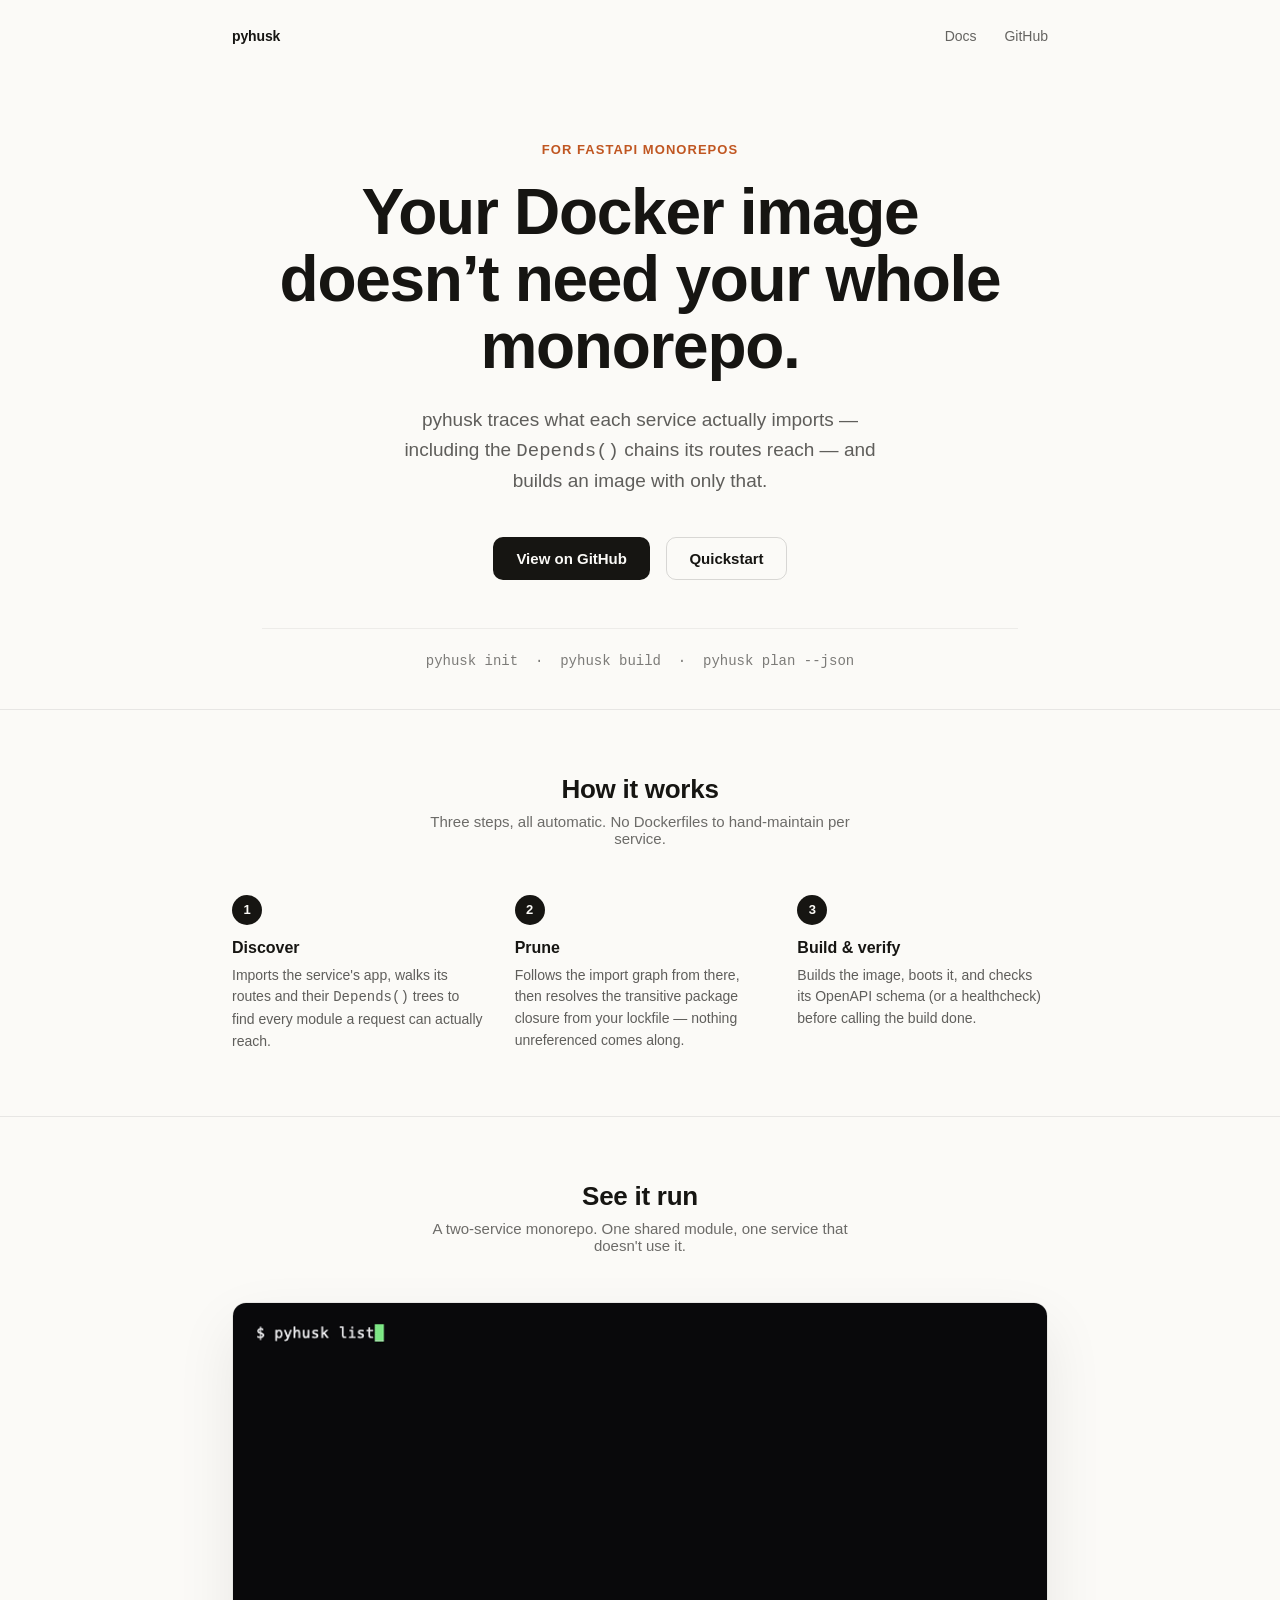
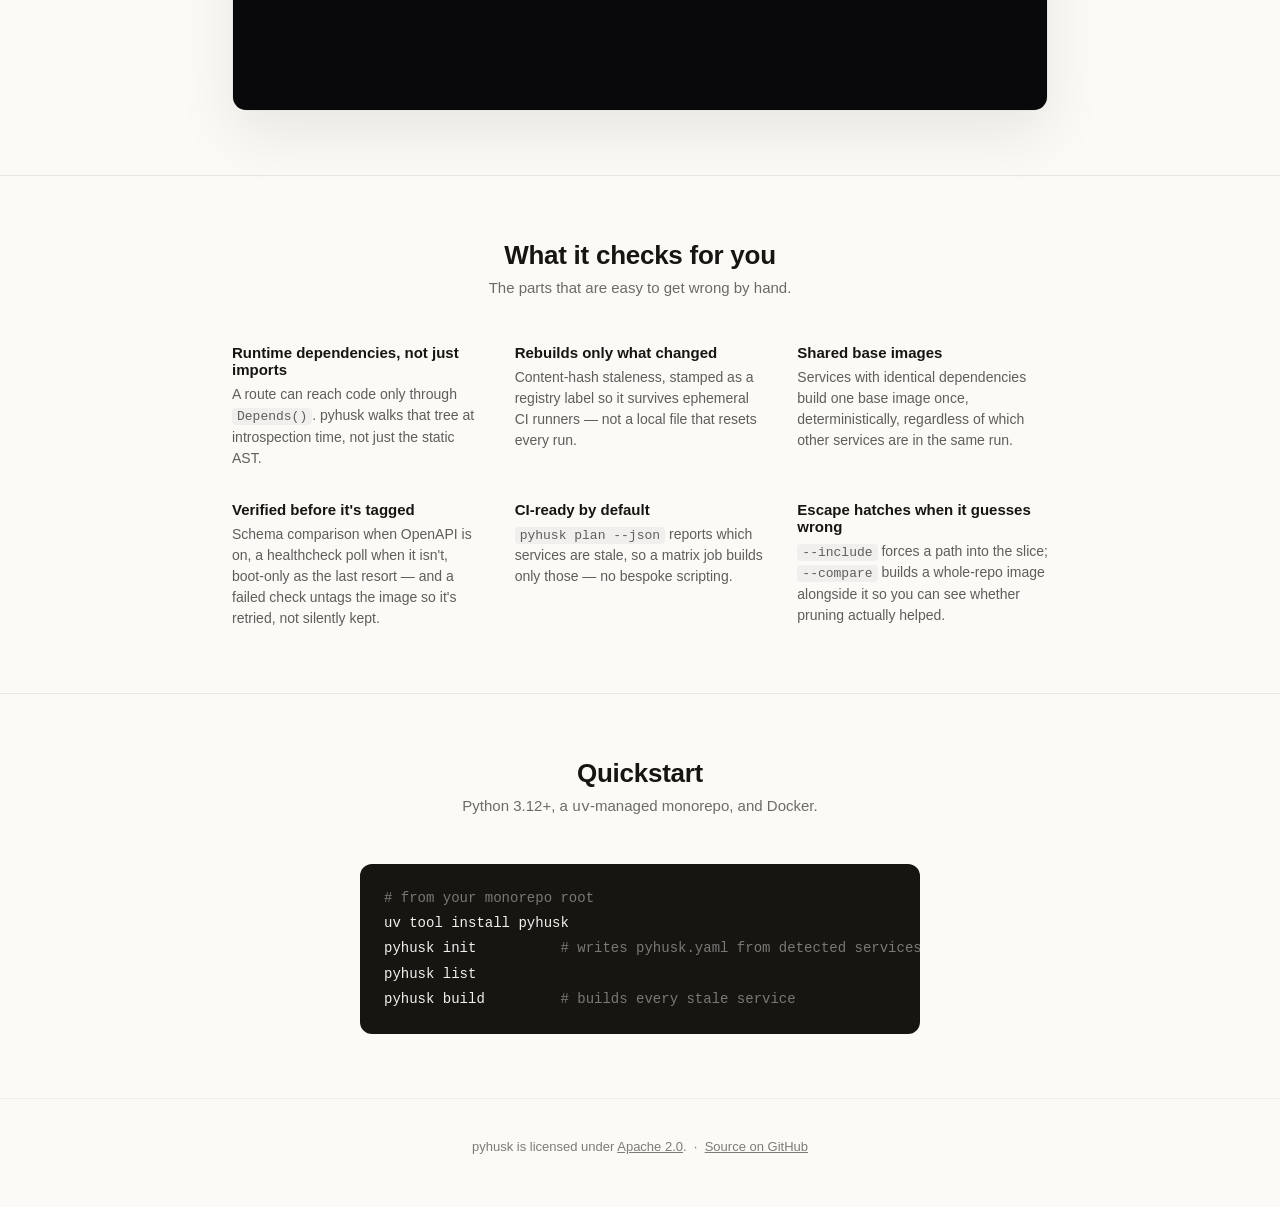
==== site/index.html @ b29226e2 "docs: add landing page, demo recording, and mkdocs docs site Adds a static showcase page (Editorial " ====
<!doctype html>
<html lang="en">
<head>
<meta charset="utf-8" />
<meta name="viewport" content="width=device-width, initial-scale=1" />
<title>pyhusk — minimal Docker images for FastAPI monorepos</title>
<meta name="description" content="pyhusk prunes a FastAPI monorepo down to the files, imports and dependencies one service actually uses, then builds the smallest correct Docker image for it." />
<style>
  :root { color-scheme: light; }
  * { box-sizing: border-box; }
  html, body { margin: 0; padding: 0; }
  body {
    background: #fbfaf7; color: #161512;
    font-family: -apple-system, BlinkMacSystemFont, "Segoe UI", sans-serif;
    -webkit-font-smoothing: antialiased;
  }
  .mono { font-family: ui-monospace, "SF Mono", Menlo, Consolas, monospace; }
  .wrap { max-width: 880px; margin: 0 auto; padding: 0 32px; }

  header.top {
    display: flex; align-items: center; justify-content: space-between;
    max-width: 880px; margin: 0 auto; padding: 28px 32px 0;
    font-size: 14px;
  }
  header.top .word { font-weight: 700; letter-spacing: -0.01em; }
  header.top nav a { color: #161512; text-decoration: none; opacity: 0.65; margin-left: 24px; }
  header.top nav a:hover { opacity: 1; }

  .btn {
    display: inline-flex; align-items: center; gap: 8px;
    padding: 12px 22px; border-radius: 10px; font-size: 15px; font-weight: 600;
    text-decoration: none; border: 1px solid transparent; cursor: pointer;
  }
  .btn-primary { background: #161512; color: #fbfaf7; }
  .btn-ghost { color: #161512; border-color: rgba(0,0,0,0.14); margin-left: 12px; }

  .hero { text-align: center; padding: 96px 32px 40px; max-width: 820px; margin: 0 auto; }
  .eyebrow {
    display: inline-block; font-size: 13px; font-weight: 600; color: #c05621;
    text-transform: uppercase; letter-spacing: 0.08em; margin-bottom: 22px;
  }
  h1 { font-size: clamp(40px, 6vw, 64px); line-height: 1.05; letter-spacing: -0.02em; margin: 0 0 24px; font-weight: 700; }
  .sub { font-size: 19px; line-height: 1.6; opacity: 0.68; margin: 0 auto 40px; max-width: 46ch; }
  .actions { margin-bottom: 48px; }
  .callout {
    border-top: 1px solid rgba(0,0,0,0.1); padding-top: 24px; margin: 0 auto;
    font-size: 14px; opacity: 0.55;
  }

  section { padding: 64px 0; border-top: 1px solid rgba(0,0,0,0.08); }
  section h2 { font-size: 26px; letter-spacing: -0.01em; margin: 0 0 8px; text-align: center; }
  section .lede { text-align: center; opacity: 0.62; font-size: 15px; margin: 0 auto 48px; max-width: 52ch; }

  .steps { display: grid; grid-template-columns: repeat(3, 1fr); gap: 32px; }
  .steps .step .n {
    width: 30px; height: 30px; border-radius: 50%; background: #161512; color: #fbfaf7;
    display: flex; align-items: center; justify-content: center; font-size: 13px; font-weight: 700;
    margin-bottom: 14px;
  }
  .steps h3 { font-size: 16px; margin: 0 0 8px; }
  .steps p { font-size: 14px; line-height: 1.55; opacity: 0.68; margin: 0; }

  .features { display: grid; grid-template-columns: repeat(3, 1fr); gap: 32px; }
  .features h3 { font-size: 15px; margin: 0 0 6px; }
  .features p { font-size: 14px; line-height: 1.5; opacity: 0.68; margin: 0; }
  .features code { background: rgba(0,0,0,0.06); padding: 1px 5px; border-radius: 4px; font-size: 13px; }

  .demo-frame {
    border-radius: 14px; overflow: hidden; border: 1px solid rgba(0,0,0,0.08);
    box-shadow: 0 24px 60px rgba(0,0,0,0.08);
  }
  .demo-frame img { display: block; width: 100%; }
  .demo-fallback {
    background: #111114; color: #e8e8ea; font-family: ui-monospace, monospace; font-size: 13px;
    line-height: 1.7; padding: 24px 26px; white-space: pre-wrap;
  }

  .quickstart pre {
    background: #161512; color: #f2f1ee; padding: 22px 24px; border-radius: 12px;
    font-size: 14px; line-height: 1.8; overflow-x: auto; margin: 0 auto; max-width: 560px;
  }
  .quickstart pre .c { opacity: 0.45; }

  footer {
    padding: 40px 32px 56px; text-align: center; font-size: 13px; opacity: 0.55;
    border-top: 1px solid rgba(0,0,0,0.08);
  }
  footer a { color: inherit; }

  @media (max-width: 720px) {
    .steps, .features { grid-template-columns: 1fr; }
  }
</style>
</head>
<body>

<header class="top">
  <span class="word">pyhusk</span>
  <nav>
    <a href="docs/">Docs</a>
    <a href="https://github.com/a-elhaag/pyhusk">GitHub</a>
  </nav>
</header>

<div class="hero">
  <span class="eyebrow">For FastAPI monorepos</span>
  <h1>Your Docker image doesn&rsquo;t need your whole monorepo.</h1>
  <p class="sub">pyhusk traces what each service actually imports &mdash; including the <code class="mono">Depends()</code> chains its routes reach &mdash; and builds an image with only that.</p>
  <div class="actions">
    <a class="btn btn-primary" href="https://github.com/a-elhaag/pyhusk">View on GitHub</a>
    <a class="btn btn-ghost" href="#quickstart">Quickstart</a>
  </div>
  <p class="callout mono">pyhusk init &nbsp;&middot;&nbsp; pyhusk build &nbsp;&middot;&nbsp; pyhusk plan --json</p>
</div>

<section>
  <div class="wrap">
    <h2>How it works</h2>
    <p class="lede">Three steps, all automatic. No Dockerfiles to hand-maintain per service.</p>
    <div class="steps">
      <div class="step">
        <div class="n">1</div>
        <h3>Discover</h3>
        <p>Imports the service's app, walks its routes and their <code class="mono">Depends()</code> trees to find every module a request can actually reach.</p>
      </div>
      <div class="step">
        <div class="n">2</div>
        <h3>Prune</h3>
        <p>Follows the import graph from there, then resolves the transitive package closure from your lockfile &mdash; nothing unreferenced comes along.</p>
      </div>
      <div class="step">
        <div class="n">3</div>
        <h3>Build &amp; verify</h3>
        <p>Builds the image, boots it, and checks its OpenAPI schema (or a healthcheck) before calling the build done.</p>
      </div>
    </div>
  </div>
</section>

<section>
  <div class="wrap">
    <h2>See it run</h2>
    <p class="lede">A two-service monorepo. One shared module, one service that doesn't use it.</p>
    <div class="demo-frame">
      <img src="demo.gif" alt="Terminal recording of pyhusk list and pyhusk build against a two-service demo repo" onerror="this.replaceWith(Object.assign(document.createElement('div'), {className:'demo-fallback', textContent:'$ pyhusk build\na: building\na: built a:latest  6/10 files  10 packages  52.2 MB compressed\nb: building\nb: built b:latest  4/10 files  13 packages  52.7 MB compressed\n$ pyhusk build\na: unchanged\nb: unchanged'}))" />
    </div>
  </div>
</section>

<section>
  <div class="wrap">
    <h2>What it checks for you</h2>
    <p class="lede">The parts that are easy to get wrong by hand.</p>
    <div class="features">
      <div>
        <h3>Runtime dependencies, not just imports</h3>
        <p>A route can reach code only through <code>Depends()</code>. pyhusk walks that tree at introspection time, not just the static AST.</p>
      </div>
      <div>
        <h3>Rebuilds only what changed</h3>
        <p>Content-hash staleness, stamped as a registry label so it survives ephemeral CI runners &mdash; not a local file that resets every run.</p>
      </div>
      <div>
        <h3>Shared base images</h3>
        <p>Services with identical dependencies build one base image once, deterministically, regardless of which other services are in the same run.</p>
      </div>
      <div>
        <h3>Verified before it's tagged</h3>
        <p>Schema comparison when OpenAPI is on, a healthcheck poll when it isn't, boot-only as the last resort &mdash; and a failed check untags the image so it's retried, not silently kept.</p>
      </div>
      <div>
        <h3>CI-ready by default</h3>
        <p><code>pyhusk plan --json</code> reports which services are stale, so a matrix job builds only those &mdash; no bespoke scripting.</p>
      </div>
      <div>
        <h3>Escape hatches when it guesses wrong</h3>
        <p><code>--include</code> forces a path into the slice; <code>--compare</code> builds a whole-repo image alongside it so you can see whether pruning actually helped.</p>
      </div>
    </div>
  </div>
</section>

<section class="quickstart" id="quickstart">
  <div class="wrap">
    <h2>Quickstart</h2>
    <p class="lede">Python 3.12+, a <code class="mono">uv</code>-managed monorepo, and Docker.</p>
    <pre><span class="c"># from your monorepo root</span>
uv tool install pyhusk
pyhusk init          <span class="c"># writes pyhusk.yaml from detected services</span>
pyhusk list
pyhusk build         <span class="c"># builds every stale service</span></pre>
  </div>
</section>

<footer>
  pyhusk is licensed under <a href="https://github.com/a-elhaag/pyhusk/blob/master/LICENSE">Apache&nbsp;2.0</a>.
  &nbsp;&middot;&nbsp;
  <a href="https://github.com/a-elhaag/pyhusk">Source on GitHub</a>
</footer>

</body>
</html>
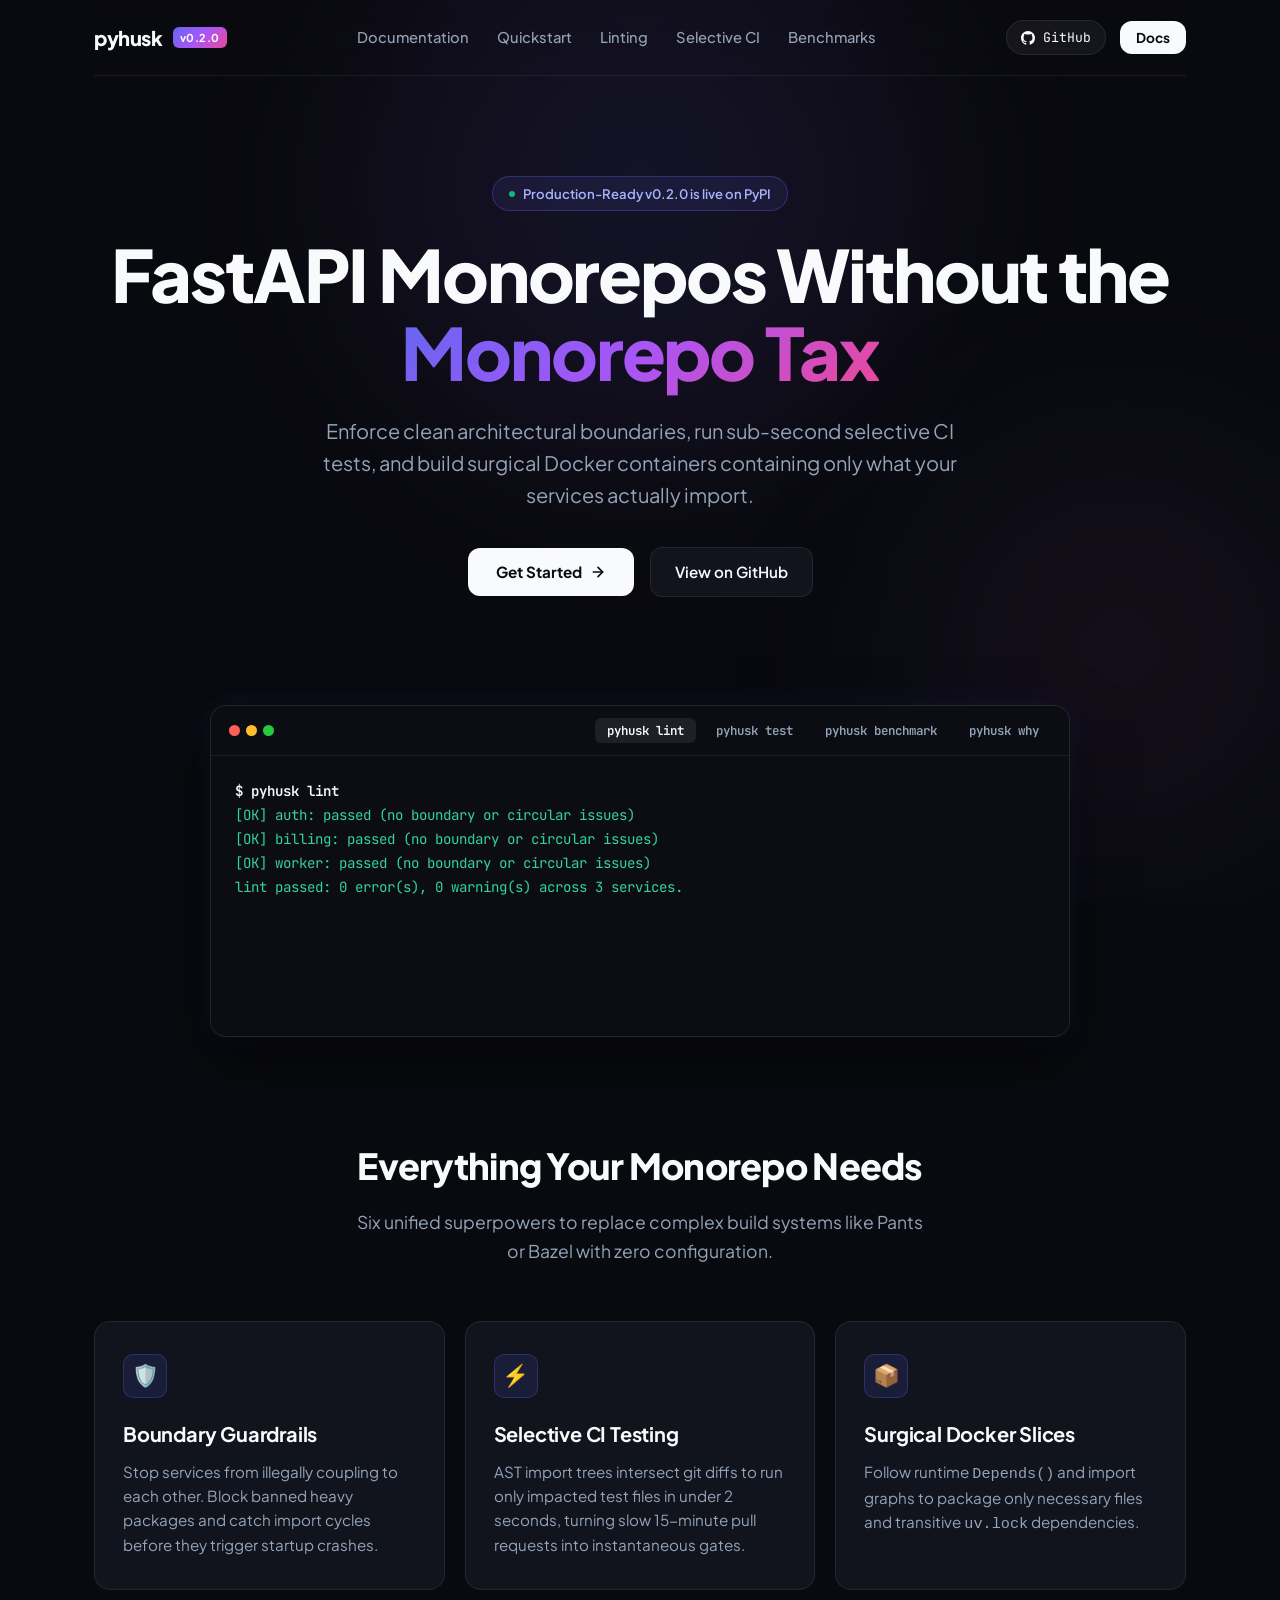
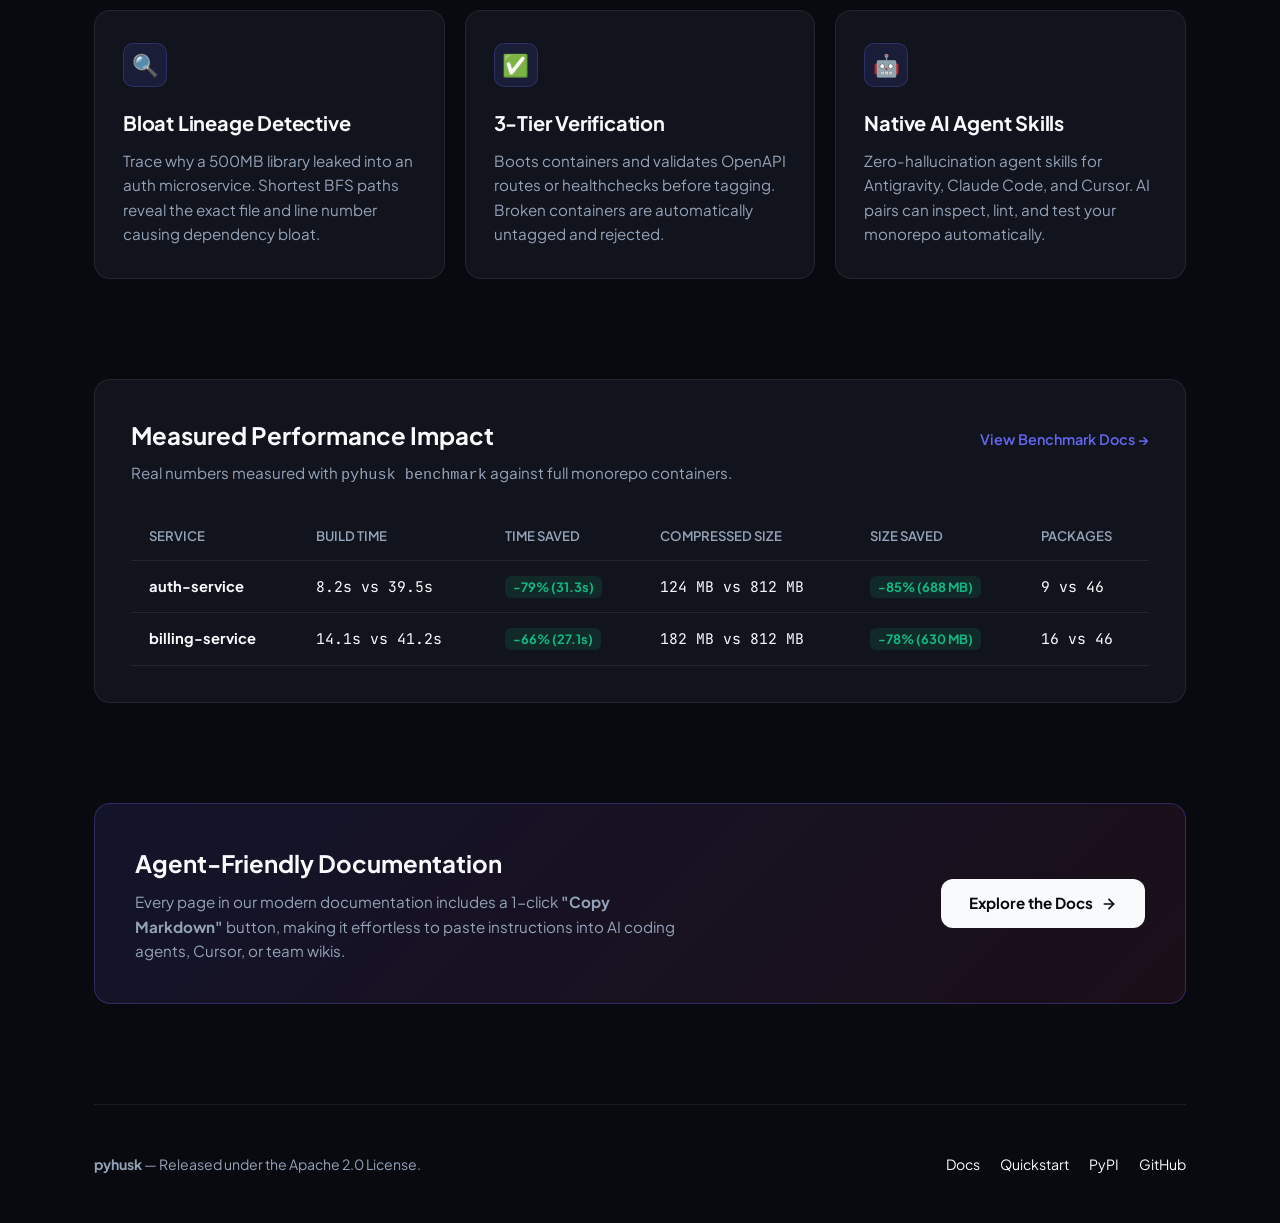
==== commit 2eb9a4f8: "feat: add benchmark command, modern docs with copy markdown, and new landing page" ====
--- a/site/index.html
+++ b/site/index.html
@@ -3,200 +3,554 @@
 <head>
 <meta charset="utf-8" />
 <meta name="viewport" content="width=device-width, initial-scale=1" />
-<title>pyhusk — minimal Docker images for FastAPI monorepos</title>
-<meta name="description" content="pyhusk prunes a FastAPI monorepo down to the files, imports and dependencies one service actually uses, then builds the smallest correct Docker image for it." />
+<title>pyhusk — FastAPI Monorepos Without the Monorepo Tax</title>
+<meta name="description" content="Architecture linting, sub-second selective CI testing, and minimal Docker container slicing for FastAPI monorepos." />
+<link rel="preconnect" href="https://fonts.googleapis.com">
+<link rel="preconnect" href="https://fonts.gstatic.com" crossorigin>
+<link href="https://fonts.googleapis.com/css2?family=Plus+Jakarta+Sans:wght@400;500;600;700;800&family=JetBrains+Mono:wght@400;500;600&display=swap" rel="stylesheet">
+
 <style>
-  :root { color-scheme: light; }
-  * { box-sizing: border-box; }
-  html, body { margin: 0; padding: 0; }
+  :root {
+    --bg: #090a0f;
+    --surface: #11141d;
+    --surface-card: #151924;
+    --border: rgba(255, 255, 255, 0.08);
+    --border-hover: rgba(99, 102, 241, 0.4);
+    --text: #f8fafc;
+    --text-muted: #94a3b8;
+    --accent: #6366f1;
+    --accent-glow: rgba(99, 102, 241, 0.35);
+    --accent-gradient: linear-gradient(135deg, #6366f1, #a855f7, #ec4899);
+    --emerald: #10b981;
+    --emerald-bg: rgba(16, 185, 129, 0.12);
+  }
+
+  * { box-sizing: border-box; margin: 0; padding: 0; }
+  html { scroll-behavior: smooth; }
   body {
-    background: #fbfaf7; color: #161512;
-    font-family: -apple-system, BlinkMacSystemFont, "Segoe UI", sans-serif;
+    background-color: var(--bg);
+    color: var(--text);
+    font-family: 'Plus Jakarta Sans', -apple-system, BlinkMacSystemFont, "Segoe UI", sans-serif;
     -webkit-font-smoothing: antialiased;
-  }
-  .mono { font-family: ui-monospace, "SF Mono", Menlo, Consolas, monospace; }
-  .wrap { max-width: 880px; margin: 0 auto; padding: 0 32px; }
-
-  header.top {
+    overflow-x: hidden;
+    line-height: 1.6;
+  }
+  .mono { font-family: 'JetBrains Mono', ui-monospace, monospace; }
+
+  /* Background Ambient Aurora */
+  .aurora-bg {
+    position: fixed;
+    top: 0; left: 0; width: 100vw; height: 100vh;
+    pointer-events: none;
+    z-index: 0;
+    overflow: hidden;
+  }
+  .aurora-glow-1 {
+    position: absolute;
+    top: -15%; left: 20%;
+    width: 60vw; height: 50vw;
+    background: radial-gradient(circle, rgba(99, 102, 241, 0.12) 0%, rgba(168, 85, 247, 0.06) 50%, transparent 70%);
+    filter: blur(80px);
+    animation: pulse 12s ease-in-out infinite alternate;
+  }
+  .aurora-glow-2 {
+    position: absolute;
+    top: 40%; right: -10%;
+    width: 45vw; height: 45vw;
+    background: radial-gradient(circle, rgba(236, 72, 153, 0.08) 0%, rgba(99, 102, 241, 0.04) 50%, transparent 70%);
+    filter: blur(90px);
+    animation: pulse 16s ease-in-out infinite alternate-reverse;
+  }
+  @keyframes pulse {
+    0% { transform: scale(1) translate(0, 0); opacity: 0.8; }
+    100% { transform: scale(1.15) translate(-30px, 40px); opacity: 1; }
+  }
+
+  .wrap { max-width: 1140px; margin: 0 auto; padding: 0 24px; position: relative; z-index: 1; }
+
+  /* Header */
+  header.nav {
     display: flex; align-items: center; justify-content: space-between;
-    max-width: 880px; margin: 0 auto; padding: 28px 32px 0;
-    font-size: 14px;
-  }
-  header.top .word { font-weight: 700; letter-spacing: -0.01em; }
-  header.top nav a { color: #161512; text-decoration: none; opacity: 0.65; margin-left: 24px; }
-  header.top nav a:hover { opacity: 1; }
-
-  .btn {
+    padding: 20px 0;
+    border-bottom: 1px solid var(--border);
+    backdrop-filter: blur(16px);
+    position: sticky; top: 0; z-index: 50;
+  }
+  .logo {
+    display: flex; align-items: center; gap: 10px;
+    font-weight: 800; font-size: 1.25rem; letter-spacing: -0.02em;
+    color: var(--text); text-decoration: none;
+  }
+  .logo-badge {
+    background: var(--accent-gradient);
+    color: white; font-size: 0.68rem; font-weight: 700;
+    padding: 2px 7px; border-radius: 6px; letter-spacing: 0.05em;
+  }
+  nav.links { display: flex; align-items: center; gap: 28px; }
+  nav.links a {
+    color: var(--text-muted); text-decoration: none; font-size: 0.92rem;
+    font-weight: 500; transition: color 0.2s;
+  }
+  nav.links a:hover { color: var(--text); }
+
+  .header-actions { display: flex; align-items: center; gap: 14px; }
+  .btn-install {
     display: inline-flex; align-items: center; gap: 8px;
-    padding: 12px 22px; border-radius: 10px; font-size: 15px; font-weight: 600;
-    text-decoration: none; border: 1px solid transparent; cursor: pointer;
-  }
-  .btn-primary { background: #161512; color: #fbfaf7; }
-  .btn-ghost { color: #161512; border-color: rgba(0,0,0,0.14); margin-left: 12px; }
-
-  .hero { text-align: center; padding: 96px 32px 40px; max-width: 820px; margin: 0 auto; }
-  .eyebrow {
-    display: inline-block; font-size: 13px; font-weight: 600; color: #c05621;
-    text-transform: uppercase; letter-spacing: 0.08em; margin-bottom: 22px;
-  }
-  h1 { font-size: clamp(40px, 6vw, 64px); line-height: 1.05; letter-spacing: -0.02em; margin: 0 0 24px; font-weight: 700; }
-  .sub { font-size: 19px; line-height: 1.6; opacity: 0.68; margin: 0 auto 40px; max-width: 46ch; }
-  .actions { margin-bottom: 48px; }
-  .callout {
-    border-top: 1px solid rgba(0,0,0,0.1); padding-top: 24px; margin: 0 auto;
-    font-size: 14px; opacity: 0.55;
-  }
-
-  section { padding: 64px 0; border-top: 1px solid rgba(0,0,0,0.08); }
-  section h2 { font-size: 26px; letter-spacing: -0.01em; margin: 0 0 8px; text-align: center; }
-  section .lede { text-align: center; opacity: 0.62; font-size: 15px; margin: 0 auto 48px; max-width: 52ch; }
-
-  .steps { display: grid; grid-template-columns: repeat(3, 1fr); gap: 32px; }
-  .steps .step .n {
-    width: 30px; height: 30px; border-radius: 50%; background: #161512; color: #fbfaf7;
-    display: flex; align-items: center; justify-content: center; font-size: 13px; font-weight: 700;
-    margin-bottom: 14px;
-  }
-  .steps h3 { font-size: 16px; margin: 0 0 8px; }
-  .steps p { font-size: 14px; line-height: 1.55; opacity: 0.68; margin: 0; }
-
-  .features { display: grid; grid-template-columns: repeat(3, 1fr); gap: 32px; }
-  .features h3 { font-size: 15px; margin: 0 0 6px; }
-  .features p { font-size: 14px; line-height: 1.5; opacity: 0.68; margin: 0; }
-  .features code { background: rgba(0,0,0,0.06); padding: 1px 5px; border-radius: 4px; font-size: 13px; }
-
-  .demo-frame {
-    border-radius: 14px; overflow: hidden; border: 1px solid rgba(0,0,0,0.08);
-    box-shadow: 0 24px 60px rgba(0,0,0,0.08);
-  }
-  .demo-frame img { display: block; width: 100%; }
-  .demo-fallback {
-    background: #111114; color: #e8e8ea; font-family: ui-monospace, monospace; font-size: 13px;
-    line-height: 1.7; padding: 24px 26px; white-space: pre-wrap;
-  }
-
-  .quickstart pre {
-    background: #161512; color: #f2f1ee; padding: 22px 24px; border-radius: 12px;
-    font-size: 14px; line-height: 1.8; overflow-x: auto; margin: 0 auto; max-width: 560px;
-  }
-  .quickstart pre .c { opacity: 0.45; }
-
+    background: rgba(255, 255, 255, 0.05);
+    border: 1px solid var(--border);
+    padding: 6px 14px; border-radius: 9999px;
+    font-size: 0.82rem; font-family: 'JetBrains Mono', monospace;
+    color: var(--text); cursor: pointer; text-decoration: none;
+    transition: all 0.2s;
+  }
+  .btn-install:hover {
+    border-color: var(--accent);
+    box-shadow: 0 0 12px var(--accent-glow);
+  }
+
+  /* Hero Section */
+  .hero {
+    text-align: center;
+    padding: 100px 0 60px;
+  }
+  .pill-tag {
+    display: inline-flex; align-items: center; gap: 8px;
+    padding: 6px 16px; border-radius: 9999px;
+    background: rgba(99, 102, 241, 0.1);
+    border: 1px solid rgba(99, 102, 241, 0.3);
+    color: #a5b4fc; font-size: 0.82rem; font-weight: 600;
+    margin-bottom: 24px;
+  }
+  .hero h1 {
+    font-size: clamp(2.75rem, 6vw, 4.5rem);
+    font-weight: 800; line-height: 1.08; letter-spacing: -0.03em;
+    margin-bottom: 24px;
+  }
+  .hero h1 span.gradient {
+    background: var(--accent-gradient);
+    -webkit-background-clip: text;
+    -webkit-text-fill-color: transparent;
+  }
+  .hero p.sub {
+    font-size: 1.25rem; color: var(--text-muted);
+    max-width: 680px; margin: 0 auto 36px;
+    line-height: 1.6;
+  }
+  .hero-cta { display: flex; align-items: center; justify-content: center; gap: 16px; flex-wrap: wrap; margin-bottom: 48px; }
+  .btn-primary {
+    background: var(--text); color: var(--bg);
+    padding: 12px 28px; border-radius: 12px;
+    font-weight: 700; font-size: 0.95rem; text-decoration: none;
+    display: inline-flex; align-items: center; gap: 8px;
+    transition: all 0.2s;
+  }
+  .btn-primary:hover {
+    transform: translateY(-2px);
+    box-shadow: 0 8px 24px rgba(255, 255, 255, 0.2);
+  }
+  .btn-secondary {
+    background: var(--surface); color: var(--text);
+    border: 1px solid var(--border);
+    padding: 12px 24px; border-radius: 12px;
+    font-weight: 600; font-size: 0.95rem; text-decoration: none;
+    display: inline-flex; align-items: center; gap: 8px;
+    transition: all 0.2s;
+  }
+  .btn-secondary:hover {
+    border-color: rgba(255, 255, 255, 0.25);
+    transform: translateY(-2px);
+  }
+
+  /* Interactive Terminal Showcase */
+  .terminal-card {
+    background: var(--surface);
+    border: 1px solid var(--border);
+    border-radius: 16px;
+    overflow: hidden;
+    box-shadow: 0 24px 60px rgba(0, 0, 0, 0.5), 0 0 30px rgba(99, 102, 241, 0.1);
+    max-width: 860px; margin: 0 auto 100px;
+  }
+  .terminal-header {
+    background: rgba(0, 0, 0, 0.35);
+    padding: 12px 18px;
+    display: flex; align-items: center; justify-content: space-between;
+    border-bottom: 1px solid var(--border);
+  }
+  .dots { display: flex; gap: 6px; }
+  .dot { width: 11px; height: 11px; border-radius: 50%; }
+  .dot-red { background: #ff5f56; }
+  .dot-yellow { background: #ffbd2e; }
+  .dot-green { background: #27c93f; }
+  .terminal-tabs { display: flex; gap: 8px; }
+  .term-tab {
+    background: transparent; border: none; color: var(--text-muted);
+    font-family: 'JetBrains Mono', monospace; font-size: 0.78rem; font-weight: 600;
+    padding: 4px 12px; border-radius: 6px; cursor: pointer; transition: all 0.2s;
+  }
+  .term-tab.active {
+    background: rgba(255, 255, 255, 0.08); color: var(--text);
+  }
+  .terminal-body {
+    padding: 24px; font-family: 'JetBrains Mono', monospace;
+    font-size: 0.88rem; line-height: 1.7; min-height: 280px;
+    background: #0b0d13;
+  }
+  .term-prompt { color: #818cf8; font-weight: 600; }
+  .term-cmd { color: #f8fafc; font-weight: 600; }
+  .term-success { color: #34d399; }
+  .term-warn { color: #fbbf24; }
+  .term-dim { color: #64748b; }
+  .term-highlight { color: #38bdf8; }
+
+  /* Bento Grid */
+  .section-title {
+    text-align: center; margin-bottom: 56px;
+  }
+  .section-title h2 {
+    font-size: 2.25rem; font-weight: 800; letter-spacing: -0.02em; margin-bottom: 14px;
+  }
+  .section-title p {
+    color: var(--text-muted); font-size: 1.1rem; max-width: 580px; margin: 0 auto;
+  }
+  .bento-grid {
+    display: grid;
+    grid-template-columns: repeat(3, 1fr);
+    gap: 20px;
+    margin-bottom: 100px;
+  }
+  .bento-item {
+    background: var(--surface);
+    border: 1px solid var(--border);
+    border-radius: 16px;
+    padding: 32px 28px;
+    position: relative;
+    transition: all 0.3s;
+    overflow: hidden;
+  }
+  .bento-item:hover {
+    border-color: var(--border-hover);
+    transform: translateY(-4px);
+    box-shadow: 0 16px 36px rgba(0, 0, 0, 0.3), 0 0 20px var(--accent-glow);
+  }
+  .bento-icon {
+    width: 44px; height: 44px; border-radius: 10px;
+    background: rgba(99, 102, 241, 0.12);
+    display: flex; align-items: center; justify-content: center;
+    font-size: 1.35rem; margin-bottom: 20px; border: 1px solid rgba(99, 102, 241, 0.25);
+  }
+  .bento-item h3 {
+    font-size: 1.25rem; font-weight: 700; margin-bottom: 10px; letter-spacing: -0.01em;
+  }
+  .bento-item p {
+    color: var(--text-muted); font-size: 0.95rem; line-height: 1.6;
+  }
+
+  /* Benchmark Section */
+  .benchmark-box {
+    background: var(--surface);
+    border: 1px solid var(--border);
+    border-radius: 16px;
+    padding: 36px;
+    margin-bottom: 100px;
+  }
+  .bm-table {
+    width: 100%; border-collapse: collapse; margin-top: 24px;
+    font-size: 0.92rem;
+  }
+  .bm-table th, .bm-table td {
+    padding: 14px 18px; text-align: left;
+    border-bottom: 1px solid var(--border);
+  }
+  .bm-table th {
+    color: var(--text-muted); font-weight: 600; font-size: 0.82rem; text-transform: uppercase;
+  }
+  .badge-saved {
+    background: var(--emerald-bg); color: var(--emerald);
+    padding: 3px 8px; border-radius: 6px; font-weight: 700; font-size: 0.8rem;
+  }
+
+  /* Copy Markdown Showcase Banner */
+  .doc-copy-banner {
+    background: linear-gradient(135deg, rgba(99, 102, 241, 0.12), rgba(236, 72, 153, 0.08));
+    border: 1px solid rgba(99, 102, 241, 0.3);
+    border-radius: 16px;
+    padding: 40px;
+    display: flex; align-items: center; justify-content: space-between;
+    gap: 32px; margin-bottom: 100px;
+    flex-wrap: wrap;
+  }
+  .doc-copy-text h3 {
+    font-size: 1.5rem; font-weight: 700; margin-bottom: 8px;
+  }
+  .doc-copy-text p {
+    color: var(--text-muted); max-width: 540px; font-size: 0.95rem;
+  }
+
+  /* Footer */
   footer {
-    padding: 40px 32px 56px; text-align: center; font-size: 13px; opacity: 0.55;
-    border-top: 1px solid rgba(0,0,0,0.08);
-  }
-  footer a { color: inherit; }
-
-  @media (max-width: 720px) {
-    .steps, .features { grid-template-columns: 1fr; }
+    border-top: 1px solid var(--border);
+    padding: 48px 0;
+    color: var(--text-muted); font-size: 0.88rem;
+    display: flex; justify-content: space-between; align-items: center;
+    flex-wrap: wrap; gap: 20px;
+  }
+  footer a { color: var(--text); text-decoration: none; }
+  footer a:hover { text-decoration: underline; }
+
+  @media (max-width: 840px) {
+    .bento-grid { grid-template-columns: 1fr; }
+    .hero h1 { font-size: 2.5rem; }
+    header.nav nav.links { display: none; }
   }
 </style>
 </head>
 <body>
 
-<header class="top">
-  <span class="word">pyhusk</span>
-  <nav>
-    <a href="docs/">Docs</a>
-    <a href="https://github.com/a-elhaag/pyhusk">GitHub</a>
-  </nav>
-</header>
-
-<div class="hero">
-  <span class="eyebrow">For FastAPI monorepos</span>
-  <h1>Your Docker image doesn&rsquo;t need your whole monorepo.</h1>
-  <p class="sub">pyhusk traces what each service actually imports &mdash; including the <code class="mono">Depends()</code> chains its routes reach &mdash; and builds an image with only that.</p>
-  <div class="actions">
-    <a class="btn btn-primary" href="https://github.com/a-elhaag/pyhusk">View on GitHub</a>
-    <a class="btn btn-ghost" href="#quickstart">Quickstart</a>
+<div class="aurora-bg">
+  <div class="aurora-glow-1"></div>
+  <div class="aurora-glow-2"></div>
+</div>
+
+<div class="wrap">
+  <!-- Navigation Header -->
+  <header class="nav">
+    <a href="#" class="logo">
+      <span>pyhusk</span>
+      <span class="logo-badge">v0.2.0</span>
+    </a>
+    <nav class="links">
+      <a href="docs/">Documentation</a>
+      <a href="docs/quickstart/">Quickstart</a>
+      <a href="docs/linting/">Linting</a>
+      <a href="docs/selective-testing/">Selective CI</a>
+      <a href="docs/benchmarks/">Benchmarks</a>
+    </nav>
+    <div class="header-actions">
+      <a href="https://github.com/a-elhaag/pyhusk" target="_blank" rel="noopener" class="btn-install">
+        <svg xmlns="http://www.w3.org/2000/svg" width="14" height="14" viewBox="0 0 24 24" fill="currentColor">
+          <path d="M12 0C5.37 0 0 5.37 0 12c0 5.31 3.435 9.795 8.205 11.385.6.105.825-.255.825-.57 0-.285-.015-1.23-.015-2.235-3.015.555-3.795-.735-4.035-1.41-.135-.345-.72-1.41-1.23-1.695-.42-.225-1.02-.78-.015-.795.945-.015 1.62.87 1.845 1.23 1.08 1.815 2.805 1.305 3.495.99.105-.78.42-1.305.765-1.605-2.67-.3-5.46-1.335-5.46-5.925 0-1.305.465-2.385 1.23-3.225-.12-.3-.54-1.53.12-3.18 0 0 1.005-.315 3.3 1.23.96-.27 1.98-.405 3-.405s2.04.135 3 .405c2.295-1.56 3.3-1.23 3.3-1.23.66 1.65.24 2.88.12 3.18.765.84 1.23 1.905 1.23 3.225 0 4.605-2.805 5.625-5.475 5.925.435.375.81 1.095.81 2.22 0 1.605-.015 2.895-.015 3.3 0 .315.225.69.825.57A12.02 12.02 0 0024 12c0-6.63-5.37-12-12-12z"/>
+        </svg>
+        <span>GitHub</span>
+      </a>
+      <a href="docs/quickstart/" class="btn-primary" style="padding: 6px 16px; font-size: 0.85rem;">Docs</a>
+    </div>
+  </header>
+
+  <!-- Hero -->
+  <section class="hero">
+    <div class="pill-tag">
+      <span style="display:inline-block; width:6px; height:6px; border-radius:50%; background:#10b981;"></span>
+      <span>Production-Ready v0.2.0 is live on PyPI</span>
+    </div>
+    <h1>FastAPI Monorepos Without the <span class="gradient">Monorepo Tax</span></h1>
+    <p class="sub">
+      Enforce clean architectural boundaries, run sub-second selective CI tests, and build surgical Docker containers containing only what your services actually import.
+    </p>
+    <div class="hero-cta">
+      <a href="docs/quickstart/" class="btn-primary">
+        <span>Get Started</span>
+        <svg xmlns="http://www.w3.org/2000/svg" width="16" height="16" viewBox="0 0 24 24" fill="none" stroke="currentColor" stroke-width="2.5" stroke-linecap="round" stroke-linejoin="round"><line x1="5" y1="12" x2="19" y2="12"></line><polyline points="12 5 19 12 12 19"></polyline></svg>
+      </a>
+      <a href="https://github.com/a-elhaag/pyhusk" target="_blank" rel="noopener" class="btn-secondary">
+        <span>View on GitHub</span>
+      </a>
+    </div>
+  </section>
+
+  <!-- Interactive Terminal Showcase -->
+  <div class="terminal-card">
+    <div class="terminal-header">
+      <div class="dots">
+        <div class="dot dot-red"></div>
+        <div class="dot dot-yellow"></div>
+        <div class="dot dot-green"></div>
+      </div>
+      <div class="terminal-tabs">
+        <button class="term-tab active" onclick="switchTab('lint')">pyhusk lint</button>
+        <button class="term-tab" onclick="switchTab('test')">pyhusk test</button>
+        <button class="term-tab" onclick="switchTab('benchmark')">pyhusk benchmark</button>
+        <button class="term-tab" onclick="switchTab('why')">pyhusk why</button>
+      </div>
+    </div>
+    <div class="terminal-body" id="term-content">
+      <!-- Injected via JavaScript below -->
+    </div>
   </div>
-  <p class="callout mono">pyhusk init &nbsp;&middot;&nbsp; pyhusk build &nbsp;&middot;&nbsp; pyhusk plan --json</p>
+
+  <!-- Bento Grid -->
+  <section>
+    <div class="section-title">
+      <h2>Everything Your Monorepo Needs</h2>
+      <p>Six unified superpowers to replace complex build systems like Pants or Bazel with zero configuration.</p>
+    </div>
+
+    <div class="bento-grid">
+      <div class="bento-item">
+        <div class="bento-icon">🛡️</div>
+        <h3>Boundary Guardrails</h3>
+        <p>Stop services from illegally coupling to each other. Block banned heavy packages and catch import cycles before they trigger startup crashes.</p>
+      </div>
+
+      <div class="bento-item">
+        <div class="bento-icon">⚡</div>
+        <h3>Selective CI Testing</h3>
+        <p>AST import trees intersect git diffs to run only impacted test files in under 2 seconds, turning slow 15-minute pull requests into instantaneous gates.</p>
+      </div>
+
+      <div class="bento-item">
+        <div class="bento-icon">📦</div>
+        <h3>Surgical Docker Slices</h3>
+        <p>Follow runtime <code>Depends()</code> and import graphs to package only necessary files and transitive <code>uv.lock</code> dependencies.</p>
+      </div>
+
+      <div class="bento-item">
+        <div class="bento-icon">🔍</div>
+        <h3>Bloat Lineage Detective</h3>
+        <p>Trace why a 500MB library leaked into an auth microservice. Shortest BFS paths reveal the exact file and line number causing dependency bloat.</p>
+      </div>
+
+      <div class="bento-item">
+        <div class="bento-icon">✅</div>
+        <h3>3-Tier Verification</h3>
+        <p>Boots containers and validates OpenAPI routes or healthchecks before tagging. Broken containers are automatically untagged and rejected.</p>
+      </div>
+
+      <div class="bento-item">
+        <div class="bento-icon">🤖</div>
+        <h3>Native AI Agent Skills</h3>
+        <p>Zero-hallucination agent skills for Antigravity, Claude Code, and Cursor. AI pairs can inspect, lint, and test your monorepo automatically.</p>
+      </div>
+    </div>
+  </section>
+
+  <!-- Benchmark Section -->
+  <section class="benchmark-box">
+    <div style="display: flex; justify-content: space-between; align-items: baseline; flex-wrap: wrap; gap: 16px;">
+      <div>
+        <h3 style="font-size: 1.5rem; font-weight: 700; margin-bottom: 6px;">Measured Performance Impact</h3>
+        <p style="color: var(--text-muted); font-size: 0.95rem;">Real numbers measured with <code>pyhusk benchmark</code> against full monorepo containers.</p>
+      </div>
+      <a href="docs/benchmarks/" style="color: var(--accent); font-weight: 600; text-decoration: none; font-size: 0.9rem;">View Benchmark Docs →</a>
+    </div>
+
+    <table class="bm-table">
+      <thead>
+        <tr>
+          <th>Service</th>
+          <th>Build Time</th>
+          <th>Time Saved</th>
+          <th>Compressed Size</th>
+          <th>Size Saved</th>
+          <th>Packages</th>
+        </tr>
+      </thead>
+      <tbody>
+        <tr>
+          <td><strong style="color: #f8fafc;">auth-service</strong></td>
+          <td class="mono">8.2s vs 39.5s</td>
+          <td><span class="badge-saved">-79% (31.3s)</span></td>
+          <td class="mono">124 MB vs 812 MB</td>
+          <td><span class="badge-saved">-85% (688 MB)</span></td>
+          <td class="mono">9 vs 46</td>
+        </tr>
+        <tr>
+          <td><strong style="color: #f8fafc;">billing-service</strong></td>
+          <td class="mono">14.1s vs 41.2s</td>
+          <td><span class="badge-saved">-66% (27.1s)</span></td>
+          <td class="mono">182 MB vs 812 MB</td>
+          <td><span class="badge-saved">-78% (630 MB)</span></td>
+          <td class="mono">16 vs 46</td>
+        </tr>
+      </tbody>
+    </table>
+  </section>
+
+  <!-- Documentation Banner -->
+  <div class="doc-copy-banner">
+    <div class="doc-copy-text">
+      <h3>Agent-Friendly Documentation</h3>
+      <p>Every page in our modern documentation includes a 1-click <strong>"Copy Markdown"</strong> button, making it effortless to paste instructions into AI coding agents, Cursor, or team wikis.</p>
+    </div>
+    <a href="docs/" class="btn-primary" style="white-space: nowrap;">
+      <span>Explore the Docs</span>
+      <svg xmlns="http://www.w3.org/2000/svg" width="16" height="16" viewBox="0 0 24 24" fill="none" stroke="currentColor" stroke-width="2.5" stroke-linecap="round" stroke-linejoin="round"><line x1="5" y1="12" x2="19" y2="12"></line><polyline points="12 5 19 12 12 19"></polyline></svg>
+    </a>
+  </div>
+
+  <!-- Footer -->
+  <footer>
+    <div>
+      <strong>pyhusk</strong> — Released under the Apache 2.0 License.
+    </div>
+    <div style="display: flex; gap: 20px;">
+      <a href="docs/">Docs</a>
+      <a href="docs/quickstart/">Quickstart</a>
+      <a href="https://pypi.org/project/pyhusk/">PyPI</a>
+      <a href="https://github.com/a-elhaag/pyhusk">GitHub</a>
+    </div>
+  </footer>
 </div>
 
-<section>
-  <div class="wrap">
-    <h2>How it works</h2>
-    <p class="lede">Three steps, all automatic. No Dockerfiles to hand-maintain per service.</p>
-    <div class="steps">
-      <div class="step">
-        <div class="n">1</div>
-        <h3>Discover</h3>
-        <p>Imports the service's app, walks its routes and their <code class="mono">Depends()</code> trees to find every module a request can actually reach.</p>
-      </div>
-      <div class="step">
-        <div class="n">2</div>
-        <h3>Prune</h3>
-        <p>Follows the import graph from there, then resolves the transitive package closure from your lockfile &mdash; nothing unreferenced comes along.</p>
-      </div>
-      <div class="step">
-        <div class="n">3</div>
-        <h3>Build &amp; verify</h3>
-        <p>Builds the image, boots it, and checks its OpenAPI schema (or a healthcheck) before calling the build done.</p>
-      </div>
-    </div>
-  </div>
-</section>
-
-<section>
-  <div class="wrap">
-    <h2>See it run</h2>
-    <p class="lede">A two-service monorepo. One shared module, one service that doesn't use it.</p>
-    <div class="demo-frame">
-      <img src="demo.gif" alt="Terminal recording of pyhusk list and pyhusk build against a two-service demo repo" onerror="this.replaceWith(Object.assign(document.createElement('div'), {className:'demo-fallback', textContent:'$ pyhusk build\na: building\na: built a:latest  6/10 files  10 packages  52.2 MB compressed\nb: building\nb: built b:latest  4/10 files  13 packages  52.7 MB compressed\n$ pyhusk build\na: unchanged\nb: unchanged'}))" />
-    </div>
-  </div>
-</section>
-
-<section>
-  <div class="wrap">
-    <h2>What it checks for you</h2>
-    <p class="lede">The parts that are easy to get wrong by hand.</p>
-    <div class="features">
-      <div>
-        <h3>Runtime dependencies, not just imports</h3>
-        <p>A route can reach code only through <code>Depends()</code>. pyhusk walks that tree at introspection time, not just the static AST.</p>
-      </div>
-      <div>
-        <h3>Rebuilds only what changed</h3>
-        <p>Content-hash staleness, stamped as a registry label so it survives ephemeral CI runners &mdash; not a local file that resets every run.</p>
-      </div>
-      <div>
-        <h3>Shared base images</h3>
-        <p>Services with identical dependencies build one base image once, deterministically, regardless of which other services are in the same run.</p>
-      </div>
-      <div>
-        <h3>Verified before it's tagged</h3>
-        <p>Schema comparison when OpenAPI is on, a healthcheck poll when it isn't, boot-only as the last resort &mdash; and a failed check untags the image so it's retried, not silently kept.</p>
-      </div>
-      <div>
-        <h3>CI-ready by default</h3>
-        <p><code>pyhusk plan --json</code> reports which services are stale, so a matrix job builds only those &mdash; no bespoke scripting.</p>
-      </div>
-      <div>
-        <h3>Escape hatches when it guesses wrong</h3>
-        <p><code>--include</code> forces a path into the slice; <code>--compare</code> builds a whole-repo image alongside it so you can see whether pruning actually helped.</p>
-      </div>
-    </div>
-  </div>
-</section>
-
-<section class="quickstart" id="quickstart">
-  <div class="wrap">
-    <h2>Quickstart</h2>
-    <p class="lede">Python 3.12+, a <code class="mono">uv</code>-managed monorepo, and Docker.</p>
-    <pre><span class="c"># from your monorepo root</span>
-uv tool install pyhusk
-pyhusk init          <span class="c"># writes pyhusk.yaml from detected services</span>
-pyhusk list
-pyhusk build         <span class="c"># builds every stale service</span></pre>
-  </div>
-</section>
-
-<footer>
-  pyhusk is licensed under <a href="https://github.com/a-elhaag/pyhusk/blob/master/LICENSE">Apache&nbsp;2.0</a>.
-  &nbsp;&middot;&nbsp;
-  <a href="https://github.com/a-elhaag/pyhusk">Source on GitHub</a>
-</footer>
+<script>
+const terminalData = {
+  lint: [
+    { text: '$ pyhusk lint', class: 'term-cmd' },
+    { text: '[OK] auth: passed (no boundary or circular issues)', class: 'term-success' },
+    { text: '[OK] billing: passed (no boundary or circular issues)', class: 'term-success' },
+    { text: '[OK] worker: passed (no boundary or circular issues)', class: 'term-success' },
+    { text: '', class: '' },
+    { text: 'lint passed: 0 error(s), 0 warning(s) across 3 services.', class: 'term-success' }
+  ],
+  test: [
+    { text: '$ pyhusk test --since origin/main', class: 'term-cmd' },
+    { text: 'Changes detected in common/reporting.py (1 file)', class: 'term-dim' },
+    { text: 'Running 1 affected test file(s) since origin/main:', class: 'term-dim' },
+    { text: '  tests/test_reporting.py', class: 'term-highlight' },
+    { text: '', class: '' },
+    { text: 'collected 4 items', class: 'term-dim' },
+    { text: 'tests/test_reporting.py ....                             [100%]', class: 'term-success' },
+    { text: '4 passed in 0.38s (saved 12m 44s)', class: 'term-success' }
+  ],
+  benchmark: [
+    { text: '$ pyhusk benchmark auth --markdown', class: 'term-cmd' },
+    { text: 'benchmarking auth (pruned vs naive whole-repo)...', class: 'term-dim' },
+    { text: '', class: '' },
+    { text: '| Service | Build Time | Saved | Size | Saved | Packages |', class: 'term-highlight' },
+    { text: '|---|---|---|---|---|---|', class: 'term-dim' },
+    { text: '| `auth` | 8.2s vs 39.5s | **-79%** (31.3s) | 124 MB vs 812 MB | **-85%** | 9 vs 46 |', class: 'term-success' }
+  ],
+  why: [
+    { text: '$ pyhusk why auth pandas', class: 'term-cmd' },
+    { text: 'auth reaches pandas:', class: 'term-highlight' },
+    { text: '  services/auth/main.py:12 -> common/auth.py:5 (import)', class: 'term-dim' },
+    { text: '  common/auth.py:18 -> common/analytics.py:2 (import)', class: 'term-dim' },
+    { text: '  common/analytics.py:1 -> pandas (third_party)', class: 'term-warn' },
+    { text: '', class: '' },
+    { text: 'Found 1 chain reaching pandas.', class: 'term-success' }
+  ]
+};
+
+function renderTerminal(tabName) {
+  const container = document.getElementById('term-content');
+  container.innerHTML = '';
+  const lines = terminalData[tabName] || terminalData.lint;
+  lines.forEach(l => {
+    const div = document.createElement('div');
+    div.className = l.class;
+    div.textContent = l.text;
+    container.appendChild(div);
+  });
+}
+
+function switchTab(tabName) {
+  document.querySelectorAll('.term-tab').forEach(t => t.classList.remove('active'));
+  event.target.classList.add('active');
+  renderTerminal(tabName);
+}
+
+// Initial render
+renderTerminal('lint');
+</script>
 
 </body>
 </html>
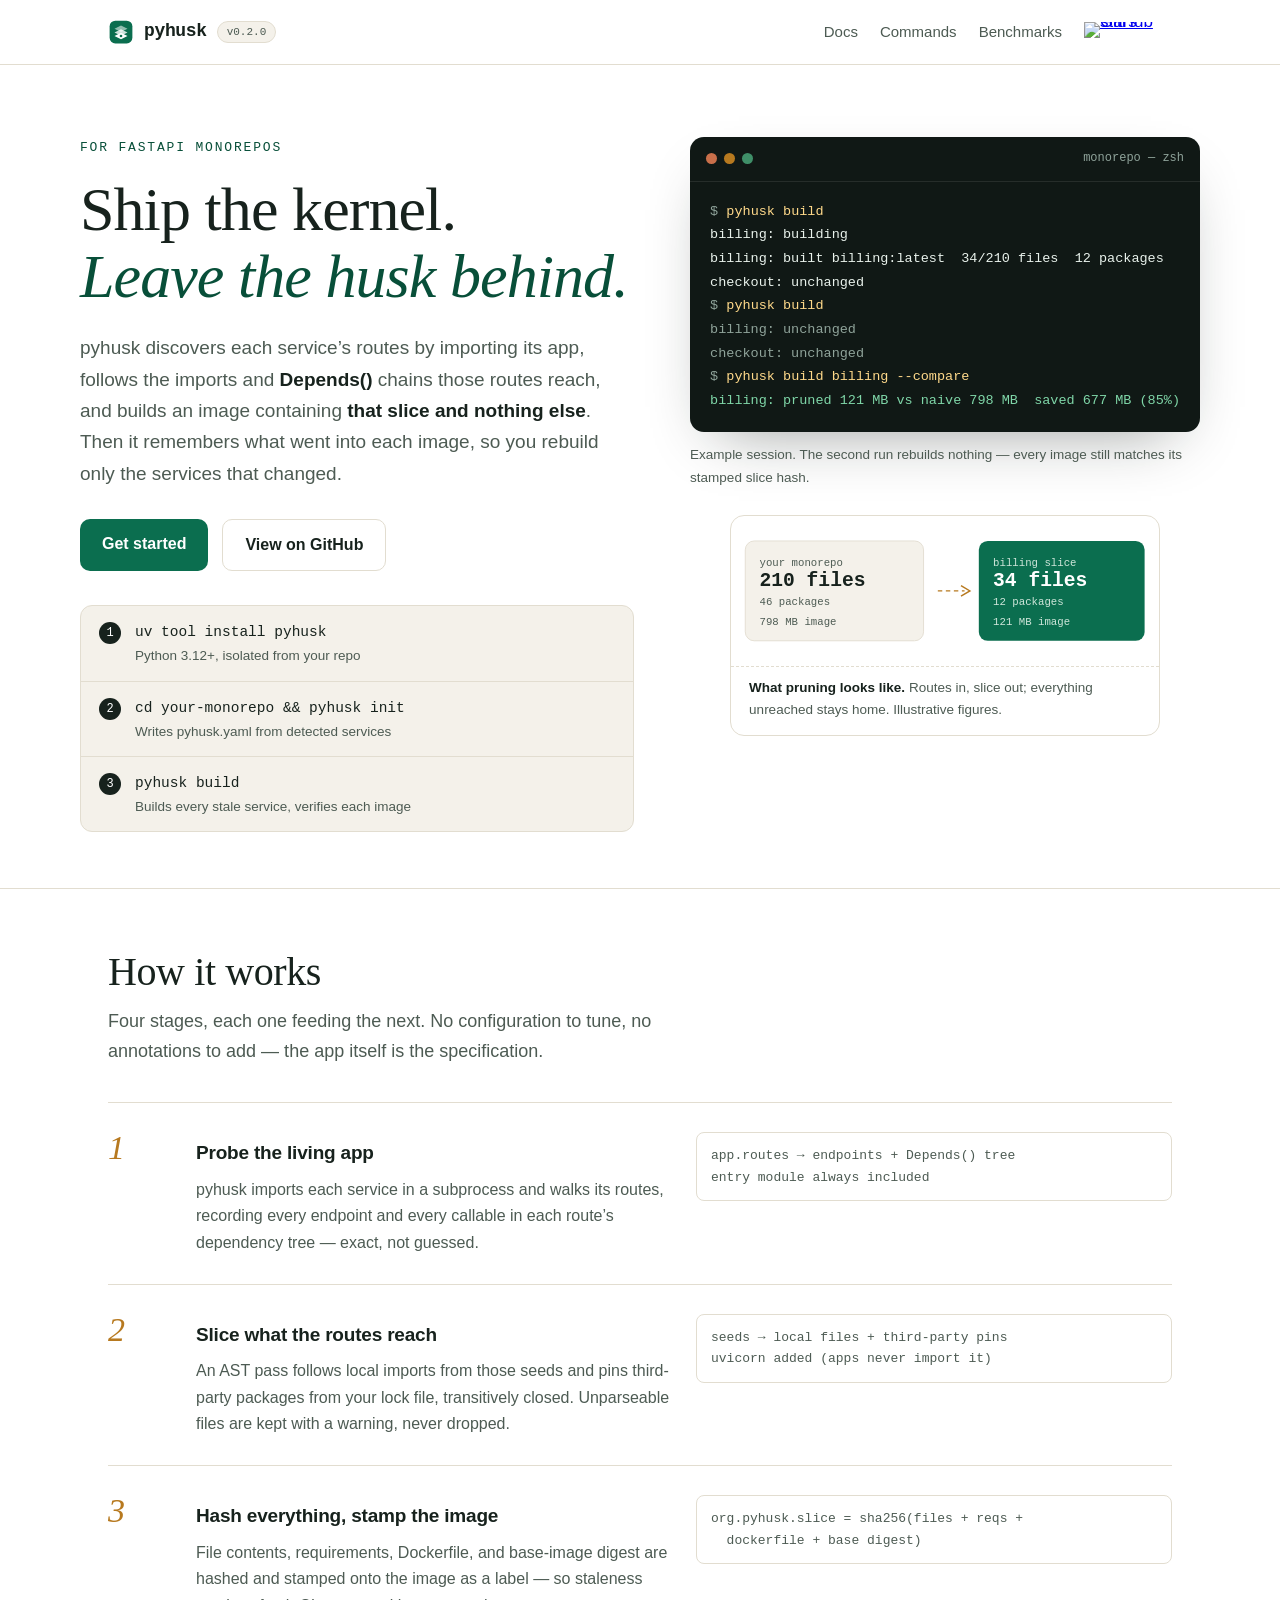
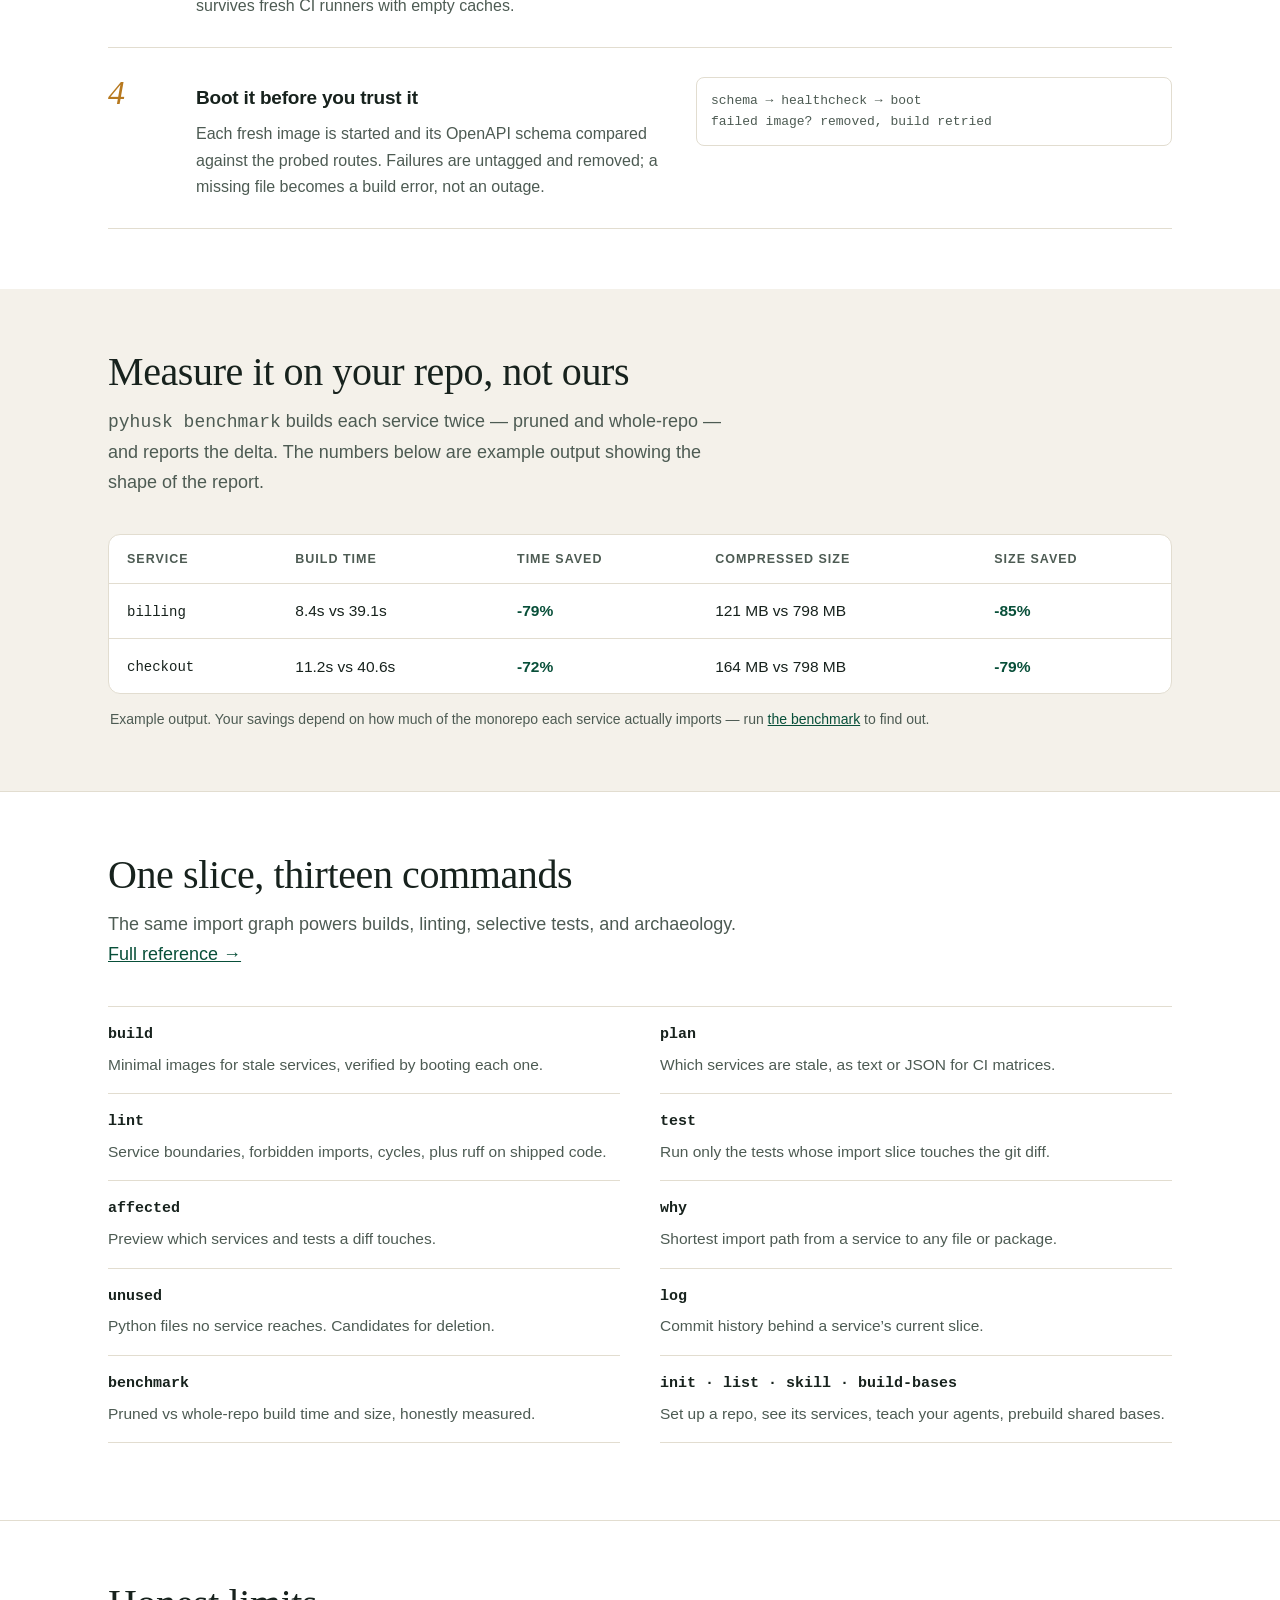
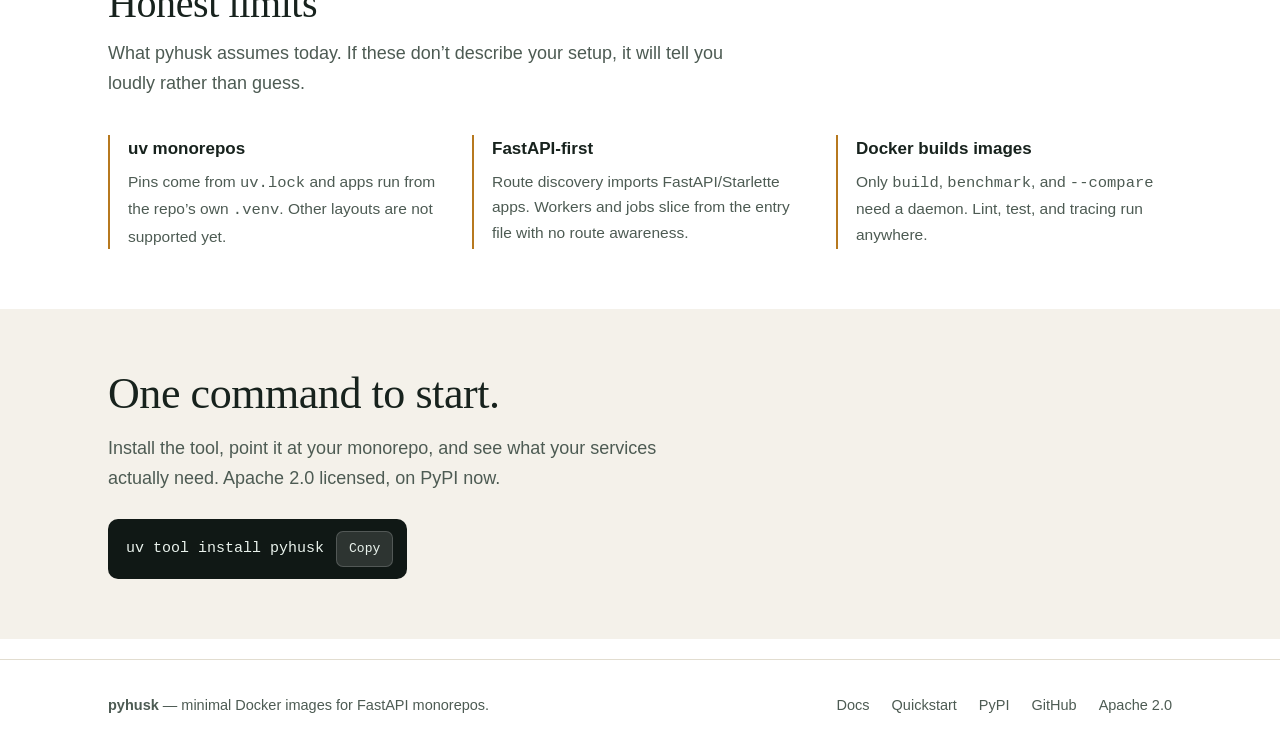
==== commit 123a6b81: "docs: rebuild docs site and landing page - Add docs_src/ with 11 pages matching the mkdocs nav: over" ====
--- a/site/index.html
+++ b/site/index.html
@@ -1,555 +1,534 @@
-<!doctype html>
+<!DOCTYPE html>
 <html lang="en">
 <head>
-<meta charset="utf-8" />
-<meta name="viewport" content="width=device-width, initial-scale=1" />
-<title>pyhusk — FastAPI Monorepos Without the Monorepo Tax</title>
-<meta name="description" content="Architecture linting, sub-second selective CI testing, and minimal Docker container slicing for FastAPI monorepos." />
-<link rel="preconnect" href="https://fonts.googleapis.com">
-<link rel="preconnect" href="https://fonts.gstatic.com" crossorigin>
-<link href="https://fonts.googleapis.com/css2?family=Plus+Jakarta+Sans:wght@400;500;600;700;800&family=JetBrains+Mono:wght@400;500;600&display=swap" rel="stylesheet">
-
+<meta charset="utf-8">
+<meta name="viewport" content="width=device-width, initial-scale=1">
+<title>pyhusk — Minimal Docker images for FastAPI monorepos</title>
+<meta name="description" content="pyhusk discovers each service's routes, ships only the code they reach, and rebuilds only the services that changed.">
+<link rel="icon" type="image/svg+xml" href="docs/assets/logo.svg">
 <style>
   :root {
-    --bg: #090a0f;
-    --surface: #11141d;
-    --surface-card: #151924;
-    --border: rgba(255, 255, 255, 0.08);
-    --border-hover: rgba(99, 102, 241, 0.4);
-    --text: #f8fafc;
-    --text-muted: #94a3b8;
-    --accent: #6366f1;
-    --accent-glow: rgba(99, 102, 241, 0.35);
-    --accent-gradient: linear-gradient(135deg, #6366f1, #a855f7, #ec4899);
-    --emerald: #10b981;
-    --emerald-bg: rgba(16, 185, 129, 0.12);
-  }
-
-  * { box-sizing: border-box; margin: 0; padding: 0; }
+    --paper: #ffffff;
+    --wash: #f4f1ea;
+    --ink: #17221d;
+    --muted: #4d5b53;
+    --line: #e2ddd0;
+    --green: #0b6e4f;
+    --green-deep: #084f39;
+    --ochre: #b7791f;
+    --code-bg: #101815;
+    --code-fg: #e9f2ec;
+    --serif: Georgia, "Times New Roman", serif;
+    --sans: -apple-system, BlinkMacSystemFont, "Segoe UI", Helvetica, Arial, sans-serif;
+    --mono: ui-monospace, "SF Mono", SFMono-Regular, Menlo, Consolas, monospace;
+  }
+  * { box-sizing: border-box; }
   html { scroll-behavior: smooth; }
+  @media (prefers-reduced-motion: reduce) {
+    html { scroll-behavior: auto; }
+  }
   body {
-    background-color: var(--bg);
-    color: var(--text);
-    font-family: 'Plus Jakarta Sans', -apple-system, BlinkMacSystemFont, "Segoe UI", sans-serif;
+    margin: 0;
+    background: var(--paper);
+    color: var(--ink);
+    font-family: var(--sans);
+    font-size: 17px;
+    line-height: 1.65;
     -webkit-font-smoothing: antialiased;
-    overflow-x: hidden;
-    line-height: 1.6;
-  }
-  .mono { font-family: 'JetBrains Mono', ui-monospace, monospace; }
-
-  /* Background Ambient Aurora */
-  .aurora-bg {
-    position: fixed;
-    top: 0; left: 0; width: 100vw; height: 100vh;
-    pointer-events: none;
-    z-index: 0;
+  }
+  .wrap { max-width: 1120px; margin: 0 auto; padding: 0 28px; }
+
+  /* Header */
+  header.site {
+    border-bottom: 1px solid var(--line);
+    position: sticky; top: 0; z-index: 10;
+    background: rgba(255,255,255,0.94);
+    backdrop-filter: blur(6px);
+  }
+  .site-inner {
+    display: flex; align-items: center; gap: 26px;
+    height: 64px;
+  }
+  .brand { display: flex; align-items: center; gap: 10px; text-decoration: none; color: var(--ink); }
+  .brand svg { display: block; }
+  .brand b { font-family: var(--mono); font-size: 18px; letter-spacing: -0.02em; }
+  .brand small {
+    font-family: var(--mono); font-size: 11px; color: var(--muted);
+    border: 1px solid var(--line); border-radius: 20px; padding: 1px 9px;
+    background: var(--wash);
+  }
+  nav.site-nav { margin-left: auto; display: flex; align-items: center; gap: 22px; }
+  nav.site-nav a.link { color: var(--muted); text-decoration: none; font-size: 15px; }
+  nav.site-nav a.link:hover { color: var(--ink); }
+  .star-btn { display: inline-flex; line-height: 0; }
+  @media (max-width: 720px) {
+    nav.site-nav a.link { display: none; }
+    nav.site-nav { margin-left: auto; }
+  }
+
+  /* Hero */
+  .hero { padding: 72px 0 56px; }
+  .hero-grid {
+    display: grid; grid-template-columns: 1.05fr 0.95fr; gap: 56px;
+    align-items: start;
+  }
+  @media (max-width: 920px) { .hero-grid { grid-template-columns: 1fr; } }
+  .kicker {
+    font-family: var(--mono); font-size: 13px; color: var(--green-deep);
+    text-transform: uppercase; letter-spacing: 0.14em;
+    margin: 0 0 18px;
+  }
+  h1.display {
+    font-family: var(--serif); font-weight: 400;
+    font-size: clamp(42px, 5.4vw, 62px);
+    line-height: 1.08; letter-spacing: -0.015em;
+    margin: 0 0 22px;
+  }
+  h1.display em { font-style: italic; color: var(--green-deep); }
+  .lede { font-size: 19px; color: var(--muted); margin: 0 0 30px; max-width: 34rem; }
+  .lede strong { color: var(--ink); font-weight: 600; }
+  .cta-row { display: flex; gap: 14px; flex-wrap: wrap; margin-bottom: 34px; }
+  .btn {
+    display: inline-block; text-decoration: none; font-weight: 600; font-size: 16px;
+    border-radius: 10px; padding: 12px 22px;
+  }
+  .btn-primary { background: var(--green); color: #fff; }
+  .btn-primary:hover { background: var(--green-deep); }
+  .btn-ghost { border: 1px solid var(--line); color: var(--ink); background: var(--paper); }
+  .btn-ghost:hover { border-color: var(--ink); }
+
+  .install-card {
+    border: 1px solid var(--line); border-radius: 12px;
+    background: var(--wash);
     overflow: hidden;
   }
-  .aurora-glow-1 {
-    position: absolute;
-    top: -15%; left: 20%;
-    width: 60vw; height: 50vw;
-    background: radial-gradient(circle, rgba(99, 102, 241, 0.12) 0%, rgba(168, 85, 247, 0.06) 50%, transparent 70%);
-    filter: blur(80px);
-    animation: pulse 12s ease-in-out infinite alternate;
-  }
-  .aurora-glow-2 {
-    position: absolute;
-    top: 40%; right: -10%;
-    width: 45vw; height: 45vw;
-    background: radial-gradient(circle, rgba(236, 72, 153, 0.08) 0%, rgba(99, 102, 241, 0.04) 50%, transparent 70%);
-    filter: blur(90px);
-    animation: pulse 16s ease-in-out infinite alternate-reverse;
-  }
-  @keyframes pulse {
-    0% { transform: scale(1) translate(0, 0); opacity: 0.8; }
-    100% { transform: scale(1.15) translate(-30px, 40px); opacity: 1; }
-  }
-
-  .wrap { max-width: 1140px; margin: 0 auto; padding: 0 24px; position: relative; z-index: 1; }
-
-  /* Header */
-  header.nav {
-    display: flex; align-items: center; justify-content: space-between;
-    padding: 20px 0;
-    border-bottom: 1px solid var(--border);
-    backdrop-filter: blur(16px);
-    position: sticky; top: 0; z-index: 50;
-  }
-  .logo {
-    display: flex; align-items: center; gap: 10px;
-    font-weight: 800; font-size: 1.25rem; letter-spacing: -0.02em;
-    color: var(--text); text-decoration: none;
-  }
-  .logo-badge {
-    background: var(--accent-gradient);
-    color: white; font-size: 0.68rem; font-weight: 700;
-    padding: 2px 7px; border-radius: 6px; letter-spacing: 0.05em;
-  }
-  nav.links { display: flex; align-items: center; gap: 28px; }
-  nav.links a {
-    color: var(--text-muted); text-decoration: none; font-size: 0.92rem;
-    font-weight: 500; transition: color 0.2s;
-  }
-  nav.links a:hover { color: var(--text); }
-
-  .header-actions { display: flex; align-items: center; gap: 14px; }
-  .btn-install {
-    display: inline-flex; align-items: center; gap: 8px;
-    background: rgba(255, 255, 255, 0.05);
-    border: 1px solid var(--border);
-    padding: 6px 14px; border-radius: 9999px;
-    font-size: 0.82rem; font-family: 'JetBrains Mono', monospace;
-    color: var(--text); cursor: pointer; text-decoration: none;
-    transition: all 0.2s;
-  }
-  .btn-install:hover {
-    border-color: var(--accent);
-    box-shadow: 0 0 12px var(--accent-glow);
-  }
-
-  /* Hero Section */
-  .hero {
-    text-align: center;
-    padding: 100px 0 60px;
-  }
-  .pill-tag {
-    display: inline-flex; align-items: center; gap: 8px;
-    padding: 6px 16px; border-radius: 9999px;
-    background: rgba(99, 102, 241, 0.1);
-    border: 1px solid rgba(99, 102, 241, 0.3);
-    color: #a5b4fc; font-size: 0.82rem; font-weight: 600;
-    margin-bottom: 24px;
-  }
-  .hero h1 {
-    font-size: clamp(2.75rem, 6vw, 4.5rem);
-    font-weight: 800; line-height: 1.08; letter-spacing: -0.03em;
-    margin-bottom: 24px;
-  }
-  .hero h1 span.gradient {
-    background: var(--accent-gradient);
-    -webkit-background-clip: text;
-    -webkit-text-fill-color: transparent;
-  }
-  .hero p.sub {
-    font-size: 1.25rem; color: var(--text-muted);
-    max-width: 680px; margin: 0 auto 36px;
-    line-height: 1.6;
-  }
-  .hero-cta { display: flex; align-items: center; justify-content: center; gap: 16px; flex-wrap: wrap; margin-bottom: 48px; }
-  .btn-primary {
-    background: var(--text); color: var(--bg);
-    padding: 12px 28px; border-radius: 12px;
-    font-weight: 700; font-size: 0.95rem; text-decoration: none;
-    display: inline-flex; align-items: center; gap: 8px;
-    transition: all 0.2s;
-  }
-  .btn-primary:hover {
-    transform: translateY(-2px);
-    box-shadow: 0 8px 24px rgba(255, 255, 255, 0.2);
-  }
-  .btn-secondary {
-    background: var(--surface); color: var(--text);
-    border: 1px solid var(--border);
-    padding: 12px 24px; border-radius: 12px;
-    font-weight: 600; font-size: 0.95rem; text-decoration: none;
-    display: inline-flex; align-items: center; gap: 8px;
-    transition: all 0.2s;
-  }
-  .btn-secondary:hover {
-    border-color: rgba(255, 255, 255, 0.25);
-    transform: translateY(-2px);
-  }
-
-  /* Interactive Terminal Showcase */
-  .terminal-card {
-    background: var(--surface);
-    border: 1px solid var(--border);
-    border-radius: 16px;
-    overflow: hidden;
-    box-shadow: 0 24px 60px rgba(0, 0, 0, 0.5), 0 0 30px rgba(99, 102, 241, 0.1);
-    max-width: 860px; margin: 0 auto 100px;
-  }
-  .terminal-header {
-    background: rgba(0, 0, 0, 0.35);
-    padding: 12px 18px;
-    display: flex; align-items: center; justify-content: space-between;
-    border-bottom: 1px solid var(--border);
-  }
-  .dots { display: flex; gap: 6px; }
-  .dot { width: 11px; height: 11px; border-radius: 50%; }
-  .dot-red { background: #ff5f56; }
-  .dot-yellow { background: #ffbd2e; }
-  .dot-green { background: #27c93f; }
-  .terminal-tabs { display: flex; gap: 8px; }
-  .term-tab {
-    background: transparent; border: none; color: var(--text-muted);
-    font-family: 'JetBrains Mono', monospace; font-size: 0.78rem; font-weight: 600;
-    padding: 4px 12px; border-radius: 6px; cursor: pointer; transition: all 0.2s;
-  }
-  .term-tab.active {
-    background: rgba(255, 255, 255, 0.08); color: var(--text);
-  }
-  .terminal-body {
-    padding: 24px; font-family: 'JetBrains Mono', monospace;
-    font-size: 0.88rem; line-height: 1.7; min-height: 280px;
-    background: #0b0d13;
-  }
-  .term-prompt { color: #818cf8; font-weight: 600; }
-  .term-cmd { color: #f8fafc; font-weight: 600; }
-  .term-success { color: #34d399; }
-  .term-warn { color: #fbbf24; }
-  .term-dim { color: #64748b; }
-  .term-highlight { color: #38bdf8; }
-
-  /* Bento Grid */
-  .section-title {
-    text-align: center; margin-bottom: 56px;
-  }
-  .section-title h2 {
-    font-size: 2.25rem; font-weight: 800; letter-spacing: -0.02em; margin-bottom: 14px;
-  }
-  .section-title p {
-    color: var(--text-muted); font-size: 1.1rem; max-width: 580px; margin: 0 auto;
-  }
-  .bento-grid {
-    display: grid;
-    grid-template-columns: repeat(3, 1fr);
-    gap: 20px;
-    margin-bottom: 100px;
-  }
-  .bento-item {
-    background: var(--surface);
-    border: 1px solid var(--border);
-    border-radius: 16px;
-    padding: 32px 28px;
-    position: relative;
-    transition: all 0.3s;
-    overflow: hidden;
-  }
-  .bento-item:hover {
-    border-color: var(--border-hover);
-    transform: translateY(-4px);
-    box-shadow: 0 16px 36px rgba(0, 0, 0, 0.3), 0 0 20px var(--accent-glow);
-  }
-  .bento-icon {
-    width: 44px; height: 44px; border-radius: 10px;
-    background: rgba(99, 102, 241, 0.12);
-    display: flex; align-items: center; justify-content: center;
-    font-size: 1.35rem; margin-bottom: 20px; border: 1px solid rgba(99, 102, 241, 0.25);
-  }
-  .bento-item h3 {
-    font-size: 1.25rem; font-weight: 700; margin-bottom: 10px; letter-spacing: -0.01em;
-  }
-  .bento-item p {
-    color: var(--text-muted); font-size: 0.95rem; line-height: 1.6;
-  }
-
-  /* Benchmark Section */
-  .benchmark-box {
-    background: var(--surface);
-    border: 1px solid var(--border);
-    border-radius: 16px;
-    padding: 36px;
-    margin-bottom: 100px;
-  }
-  .bm-table {
-    width: 100%; border-collapse: collapse; margin-top: 24px;
-    font-size: 0.92rem;
-  }
-  .bm-table th, .bm-table td {
-    padding: 14px 18px; text-align: left;
-    border-bottom: 1px solid var(--border);
-  }
-  .bm-table th {
-    color: var(--text-muted); font-weight: 600; font-size: 0.82rem; text-transform: uppercase;
-  }
-  .badge-saved {
-    background: var(--emerald-bg); color: var(--emerald);
-    padding: 3px 8px; border-radius: 6px; font-weight: 700; font-size: 0.8rem;
-  }
-
-  /* Copy Markdown Showcase Banner */
-  .doc-copy-banner {
-    background: linear-gradient(135deg, rgba(99, 102, 241, 0.12), rgba(236, 72, 153, 0.08));
-    border: 1px solid rgba(99, 102, 241, 0.3);
-    border-radius: 16px;
-    padding: 40px;
-    display: flex; align-items: center; justify-content: space-between;
-    gap: 32px; margin-bottom: 100px;
-    flex-wrap: wrap;
-  }
-  .doc-copy-text h3 {
-    font-size: 1.5rem; font-weight: 700; margin-bottom: 8px;
-  }
-  .doc-copy-text p {
-    color: var(--text-muted); max-width: 540px; font-size: 0.95rem;
-  }
-
-  /* Footer */
-  footer {
-    border-top: 1px solid var(--border);
-    padding: 48px 0;
-    color: var(--text-muted); font-size: 0.88rem;
-    display: flex; justify-content: space-between; align-items: center;
-    flex-wrap: wrap; gap: 20px;
-  }
-  footer a { color: var(--text); text-decoration: none; }
-  footer a:hover { text-decoration: underline; }
-
-  @media (max-width: 840px) {
-    .bento-grid { grid-template-columns: 1fr; }
-    .hero h1 { font-size: 2.5rem; }
-    header.nav nav.links { display: none; }
-  }
+  .install-card ol { margin: 0; padding: 0; list-style: none; counter-reset: step; }
+  .install-card li {
+    display: flex; gap: 14px; align-items: baseline;
+    padding: 13px 18px;
+    border-top: 1px solid var(--line);
+    font-size: 15px;
+  }
+  .install-card li:first-child { border-top: none; }
+  .install-card li::before {
+    counter-increment: step; content: counter(step);
+    font-family: var(--mono); font-size: 12px; color: var(--paper);
+    background: var(--ink); border-radius: 50%;
+    min-width: 22px; height: 22px; line-height: 22px; text-align: center;
+  }
+  .install-card code {
+    font-family: var(--mono); font-size: 14.5px; color: var(--ink);
+    overflow-x: auto; white-space: nowrap;
+  }
+  .install-card .note { color: var(--muted); font-size: 13.5px; display: block; }
+
+  /* Terminal + figure */
+  figure.demo { margin: 0; }
+  .terminal {
+    background: var(--code-bg); color: var(--code-fg);
+    border-radius: 14px; overflow: hidden;
+    box-shadow: 0 24px 60px -28px rgba(16,24,21,0.45);
+  }
+  .term-bar {
+    display: flex; align-items: center; gap: 7px;
+    padding: 12px 16px; border-bottom: 1px solid rgba(255,255,255,0.09);
+  }
+  .term-bar i { width: 11px; height: 11px; border-radius: 50%; background: #3a4a43; }
+  .term-bar i:first-child { background: #c96f4a; }
+  .term-bar i:nth-child(2) { background: var(--ochre); }
+  .term-bar i:nth-child(3) { background: #3f8f68; }
+  .term-bar span { margin-left: auto; font-family: var(--mono); font-size: 12px; color: #8fa39a; }
+  .terminal pre {
+    margin: 0; padding: 18px 20px 20px;
+    font-family: var(--mono); font-size: 13.5px; line-height: 1.75;
+    overflow-x: auto;
+  }
+  .terminal .p { color: #8fa39a; }
+  .terminal .c { color: #ffd98a; }
+  .terminal .ok { color: #7fd6a8; }
+  .terminal .dim { color: #8fa39a; }
+  figure.demo figcaption {
+    margin-top: 12px; font-size: 13.5px; color: var(--muted);
+  }
+
+  .peel { margin-top: 26px; border: 1px solid var(--line); border-radius: 14px; background: var(--paper); }
+  .peel svg { display: block; width: 100%; height: auto; }
+  .peel figcaption {
+    padding: 10px 18px 14px; margin: 0;
+    font-size: 13.5px; color: var(--muted);
+    border-top: 1px dashed var(--line);
+  }
+  .peel figcaption strong { color: var(--ink); }
+
+  /* Sections */
+  section.band { padding: 60px 0; border-top: 1px solid var(--line); }
+  section.band.wash { background: var(--wash); border-top: none; }
+  .section-head { max-width: 40rem; margin-bottom: 36px; }
+  .section-head h2 {
+    font-family: var(--serif); font-weight: 400;
+    font-size: clamp(30px, 3.4vw, 40px); letter-spacing: -0.01em;
+    margin: 0 0 12px; line-height: 1.15;
+  }
+  .section-head p { margin: 0; color: var(--muted); font-size: 18px; }
+
+  /* How it works: numbered editorial rows */
+  .steps { margin: 0; padding: 0; list-style: none; }
+  .steps li {
+    display: grid; grid-template-columns: 64px 1fr 1fr; gap: 24px;
+    padding: 28px 0; border-top: 1px solid var(--line);
+    align-items: baseline;
+  }
+  .steps li:last-child { border-bottom: 1px solid var(--line); }
+  .steps .n {
+    font-family: var(--serif); font-style: italic;
+    font-size: 34px; color: var(--ochre); line-height: 1;
+  }
+  .steps h3 { margin: 0 0 8px; font-size: 19px; letter-spacing: -0.01em; }
+  .steps p { margin: 0; color: var(--muted); font-size: 16px; }
+  .steps .mono {
+    font-family: var(--mono); font-size: 13px; color: var(--muted);
+    background: var(--paper); border: 1px solid var(--line); border-radius: 8px;
+    padding: 12px 14px; overflow-x: auto; white-space: pre;
+  }
+  @media (max-width: 920px) { .steps li { grid-template-columns: 48px 1fr; } .steps .mono { grid-column: 2; } }
+
+  /* Benchmark table */
+  .table-scroll { overflow-x: auto; border: 1px solid var(--line); border-radius: 12px; background: var(--paper); }
+  table.figures { width: 100%; border-collapse: collapse; font-size: 15.5px; min-width: 640px; }
+  table.figures th, table.figures td { padding: 14px 18px; text-align: left; }
+  table.figures thead th {
+    font-size: 12.5px; text-transform: uppercase; letter-spacing: 0.08em;
+    color: var(--muted); border-bottom: 1px solid var(--line); font-weight: 600;
+  }
+  table.figures tbody tr + tr { border-top: 1px solid var(--line); }
+  table.figures td.save { color: var(--green-deep); font-weight: 600; }
+  table.figures code { font-family: var(--mono); font-size: 14px; }
+  .fineprint { font-size: 14px; color: var(--muted); margin: 14px 2px 0; }
+  .fineprint a { color: var(--green-deep); }
+
+  /* Command atlas: two-column definition list */
+  .atlas {
+    display: grid; grid-template-columns: 1fr 1fr; gap: 0 40px;
+    border-top: 1px solid var(--line);
+  }
+  .atlas div { padding: 16px 0; border-bottom: 1px solid var(--line); }
+  .atlas dt {
+    font-family: var(--mono); font-size: 15px; font-weight: 700; margin-bottom: 4px;
+  }
+  .atlas dd { margin: 0; color: var(--muted); font-size: 15.5px; }
+  @media (max-width: 720px) { .atlas { grid-template-columns: 1fr; } }
+
+  /* Honest limits */
+  .limits { display: grid; grid-template-columns: repeat(3, 1fr); gap: 28px; }
+  @media (max-width: 820px) { .limits { grid-template-columns: 1fr; } }
+  .limits article { border-left: 2px solid var(--ochre); padding-left: 18px; }
+  .limits h3 { margin: 0 0 6px; font-size: 17px; }
+  .limits p { margin: 0; color: var(--muted); font-size: 15.5px; }
+
+  /* Closing band */
+  .closing { text-align: left; }
+  .closing h2 {
+    font-family: var(--serif); font-weight: 400;
+    font-size: clamp(30px, 3.6vw, 44px); letter-spacing: -0.01em;
+    margin: 0 0 14px; line-height: 1.15;
+  }
+  .closing p { color: var(--muted); font-size: 18px; max-width: 36rem; margin: 0 0 26px; }
+  .copy-line { display: flex; gap: 10px; align-items: center; flex-wrap: wrap; }
+  .copy-box {
+    display: flex; align-items: center; gap: 12px;
+    background: var(--code-bg); color: var(--code-fg);
+    font-family: var(--mono); font-size: 15px;
+    border-radius: 10px; padding: 12px 8px 12px 18px;
+  }
+  .copy-box button {
+    font: inherit; font-size: 13px; cursor: pointer;
+    background: rgba(255,255,255,0.12); color: var(--code-fg);
+    border: 1px solid rgba(255,255,255,0.18); border-radius: 7px;
+    padding: 6px 12px; margin-right: 6px;
+  }
+  .copy-box button:hover { background: rgba(255,255,255,0.22); }
+  .copy-hint { font-size: 13.5px; color: var(--muted); min-height: 1.4em; }
+
+  footer.site {
+    border-top: 1px solid var(--line); padding: 34px 0 44px; margin-top: 20px;
+    color: var(--muted); font-size: 14.5px;
+  }
+  footer.site .wrap { display: flex; gap: 22px; flex-wrap: wrap; align-items: baseline; }
+  footer.site a { color: var(--muted); text-decoration: none; }
+  footer.site a:hover { color: var(--ink); }
+  footer.site .spacer { margin-left: auto; }
 </style>
 </head>
 <body>
 
-<div class="aurora-bg">
-  <div class="aurora-glow-1"></div>
-  <div class="aurora-glow-2"></div>
-</div>
-
-<div class="wrap">
-  <!-- Navigation Header -->
-  <header class="nav">
-    <a href="#" class="logo">
-      <span>pyhusk</span>
-      <span class="logo-badge">v0.2.0</span>
+<header class="site">
+  <div class="wrap site-inner">
+    <a class="brand" href="#" aria-label="pyhusk home">
+      <svg width="26" height="26" viewBox="0 0 64 64" aria-hidden="true">
+        <rect x="4" y="4" width="56" height="56" rx="14" fill="#0b6e4f"/>
+        <path d="M16 24 L32 16 L48 24 L32 32 Z" fill="#ffffff" opacity="0.55"/>
+        <path d="M16 33 L32 25 L48 33 L32 41 Z" fill="#ffffff" opacity="0.8"/>
+        <path d="M16 42 L32 34 L48 42 L32 50 Z" fill="#ffffff"/>
+        <circle cx="32" cy="42" r="3.2" fill="#0b6e4f"/>
+      </svg>
+      <b>pyhusk</b>
+      <small>v0.2.0</small>
     </a>
-    <nav class="links">
-      <a href="docs/">Documentation</a>
-      <a href="docs/quickstart/">Quickstart</a>
-      <a href="docs/linting/">Linting</a>
-      <a href="docs/selective-testing/">Selective CI</a>
-      <a href="docs/benchmarks/">Benchmarks</a>
+    <nav class="site-nav" aria-label="Site">
+      <a class="link" href="docs/">Docs</a>
+      <a class="link" href="docs/reference/commands/">Commands</a>
+      <a class="link" href="docs/guides/benchmarks/">Benchmarks</a>
+      <a class="star-btn" href="https://github.com/a-elhaag/pyhusk" aria-label="Star pyhusk on GitHub">
+        <img src="https://img.shields.io/github/stars/a-elhaag/pyhusk?style=social" alt="GitHub stars" width="88" height="20">
+      </a>
     </nav>
-    <div class="header-actions">
-      <a href="https://github.com/a-elhaag/pyhusk" target="_blank" rel="noopener" class="btn-install">
-        <svg xmlns="http://www.w3.org/2000/svg" width="14" height="14" viewBox="0 0 24 24" fill="currentColor">
-          <path d="M12 0C5.37 0 0 5.37 0 12c0 5.31 3.435 9.795 8.205 11.385.6.105.825-.255.825-.57 0-.285-.015-1.23-.015-2.235-3.015.555-3.795-.735-4.035-1.41-.135-.345-.72-1.41-1.23-1.695-.42-.225-1.02-.78-.015-.795.945-.015 1.62.87 1.845 1.23 1.08 1.815 2.805 1.305 3.495.99.105-.78.42-1.305.765-1.605-2.67-.3-5.46-1.335-5.46-5.925 0-1.305.465-2.385 1.23-3.225-.12-.3-.54-1.53.12-3.18 0 0 1.005-.315 3.3 1.23.96-.27 1.98-.405 3-.405s2.04.135 3 .405c2.295-1.56 3.3-1.23 3.3-1.23.66 1.65.24 2.88.12 3.18.765.84 1.23 1.905 1.23 3.225 0 4.605-2.805 5.625-5.475 5.925.435.375.81 1.095.81 2.22 0 1.605-.015 2.895-.015 3.3 0 .315.225.69.825.57A12.02 12.02 0 0024 12c0-6.63-5.37-12-12-12z"/>
-        </svg>
-        <span>GitHub</span>
-      </a>
-      <a href="docs/quickstart/" class="btn-primary" style="padding: 6px 16px; font-size: 0.85rem;">Docs</a>
+  </div>
+</header>
+
+<main>
+  <div class="wrap hero">
+    <div class="hero-grid">
+      <div>
+        <p class="kicker">For FastAPI monorepos</p>
+        <h1 class="display">Ship the kernel.<br><em>Leave the husk behind.</em></h1>
+        <p class="lede">pyhusk discovers each service&rsquo;s routes by importing its app,
+          follows the imports and <strong>Depends()</strong> chains those routes reach,
+          and builds an image containing <strong>that slice and nothing else</strong>.
+          Then it remembers what went into each image, so you rebuild only the
+          services that changed.</p>
+        <div class="cta-row">
+          <a class="btn btn-primary" href="docs/get-started/quickstart/">Get started</a>
+          <a class="btn btn-ghost" href="https://github.com/a-elhaag/pyhusk">View on GitHub</a>
+        </div>
+        <div class="install-card" aria-label="Installation steps">
+          <ol>
+            <li><span><code>uv tool install pyhusk</code><span class="note">Python 3.12+, isolated from your repo</span></span></li>
+            <li><span><code>cd your-monorepo &amp;&amp; pyhusk init</code><span class="note">Writes pyhusk.yaml from detected services</span></span></li>
+            <li><span><code>pyhusk build</code><span class="note">Builds every stale service, verifies each image</span></span></li>
+          </ol>
+        </div>
+      </div>
+      <div>
+        <figure class="demo">
+          <div class="terminal" role="img" aria-label="Example pyhusk build session">
+            <div class="term-bar"><i></i><i></i><i></i><span>monorepo — zsh</span></div>
+<pre><span class="p">$</span> <span class="c">pyhusk build</span>
+billing: building
+billing: built billing:latest  34/210 files  12 packages
+checkout: unchanged
+<span class="p">$</span> <span class="c">pyhusk build</span>
+<span class="dim">billing: unchanged</span>
+<span class="dim">checkout: unchanged</span>
+<span class="p">$</span> <span class="c">pyhusk build billing --compare</span>
+<span class="ok">billing: pruned 121 MB vs naive 798 MB  saved 677 MB (85%)</span></pre>
+          </div>
+          <figcaption>Example session. The second run rebuilds nothing &mdash; every
+            image still matches its stamped slice hash.</figcaption>
+        </figure>
+        <figure class="peel">
+          <svg viewBox="0 0 480 168" role="img" aria-label="Diagram: a 210-file repository peeled down to a 34-file slice">
+            <g font-family="ui-monospace, Menlo, Consolas, monospace" font-size="12">
+              <rect x="16" y="28" width="200" height="112" rx="10" fill="#f4f1ea" stroke="#e2ddd0"/>
+              <text x="32" y="56" fill="#4d5b53">your monorepo</text>
+              <text x="32" y="78" fill="#17221d" font-size="22" font-weight="bold">210 files</text>
+              <text x="32" y="100" fill="#4d5b53">46 packages</text>
+              <text x="32" y="122" fill="#4d5b53">798 MB image</text>
+              <g stroke="#b7791f" stroke-width="1.6" stroke-dasharray="5 4" fill="none">
+                <path d="M232 84 L262 84"/>
+              </g>
+              <path d="M258 78 L268 84 L258 90" fill="none" stroke="#b7791f" stroke-width="1.6"/>
+              <rect x="278" y="28" width="186" height="112" rx="10" fill="#0b6e4f"/>
+              <text x="294" y="56" fill="#cfe6da">billing slice</text>
+              <text x="294" y="78" fill="#ffffff" font-size="22" font-weight="bold">34 files</text>
+              <text x="294" y="100" fill="#cfe6da">12 packages</text>
+              <text x="294" y="122" fill="#cfe6da">121 MB image</text>
+            </g>
+          </svg>
+          <figcaption><strong>What pruning looks like.</strong> Routes in, slice out;
+            everything unreached stays home. Illustrative figures.</figcaption>
+        </figure>
+      </div>
     </div>
-  </header>
-
-  <!-- Hero -->
-  <section class="hero">
-    <div class="pill-tag">
-      <span style="display:inline-block; width:6px; height:6px; border-radius:50%; background:#10b981;"></span>
-      <span>Production-Ready v0.2.0 is live on PyPI</span>
-    </div>
-    <h1>FastAPI Monorepos Without the <span class="gradient">Monorepo Tax</span></h1>
-    <p class="sub">
-      Enforce clean architectural boundaries, run sub-second selective CI tests, and build surgical Docker containers containing only what your services actually import.
-    </p>
-    <div class="hero-cta">
-      <a href="docs/quickstart/" class="btn-primary">
-        <span>Get Started</span>
-        <svg xmlns="http://www.w3.org/2000/svg" width="16" height="16" viewBox="0 0 24 24" fill="none" stroke="currentColor" stroke-width="2.5" stroke-linecap="round" stroke-linejoin="round"><line x1="5" y1="12" x2="19" y2="12"></line><polyline points="12 5 19 12 12 19"></polyline></svg>
-      </a>
-      <a href="https://github.com/a-elhaag/pyhusk" target="_blank" rel="noopener" class="btn-secondary">
-        <span>View on GitHub</span>
-      </a>
+  </div>
+
+  <section class="band" aria-labelledby="how">
+    <div class="wrap">
+      <div class="section-head">
+        <h2 id="how">How it works</h2>
+        <p>Four stages, each one feeding the next. No configuration to tune,
+          no annotations to add &mdash; the app itself is the specification.</p>
+      </div>
+      <ol class="steps">
+        <li>
+          <span class="n" aria-hidden="true">1</span>
+          <div>
+            <h3>Probe the living app</h3>
+            <p>pyhusk imports each service in a subprocess and walks its routes,
+              recording every endpoint and every callable in each route&rsquo;s
+              dependency tree &mdash; exact, not guessed.</p>
+          </div>
+          <div class="mono">app.routes &rarr; endpoints + Depends() tree
+entry module always included</div>
+        </li>
+        <li>
+          <span class="n" aria-hidden="true">2</span>
+          <div>
+            <h3>Slice what the routes reach</h3>
+            <p>An AST pass follows local imports from those seeds and pins
+              third-party packages from your lock file, transitively closed.
+              Unparseable files are kept with a warning, never dropped.</p>
+          </div>
+          <div class="mono">seeds &rarr; local files + third-party pins
+uvicorn added (apps never import it)</div>
+        </li>
+        <li>
+          <span class="n" aria-hidden="true">3</span>
+          <div>
+            <h3>Hash everything, stamp the image</h3>
+            <p>File contents, requirements, Dockerfile, and base-image digest are
+              hashed and stamped onto the image as a label &mdash; so staleness
+              survives fresh CI runners with empty caches.</p>
+          </div>
+          <div class="mono">org.pyhusk.slice = sha256(files + reqs +
+  dockerfile + base digest)</div>
+        </li>
+        <li>
+          <span class="n" aria-hidden="true">4</span>
+          <div>
+            <h3>Boot it before you trust it</h3>
+            <p>Each fresh image is started and its OpenAPI schema compared
+              against the probed routes. Failures are untagged and removed;
+              a missing file becomes a build error, not an outage.</p>
+          </div>
+          <div class="mono">schema &rarr; healthcheck &rarr; boot
+failed image? removed, build retried</div>
+        </li>
+      </ol>
     </div>
   </section>
 
-  <!-- Interactive Terminal Showcase -->
-  <div class="terminal-card">
-    <div class="terminal-header">
-      <div class="dots">
-        <div class="dot dot-red"></div>
-        <div class="dot dot-yellow"></div>
-        <div class="dot dot-green"></div>
-      </div>
-      <div class="terminal-tabs">
-        <button class="term-tab active" onclick="switchTab('lint')">pyhusk lint</button>
-        <button class="term-tab" onclick="switchTab('test')">pyhusk test</button>
-        <button class="term-tab" onclick="switchTab('benchmark')">pyhusk benchmark</button>
-        <button class="term-tab" onclick="switchTab('why')">pyhusk why</button>
-      </div>
-    </div>
-    <div class="terminal-body" id="term-content">
-      <!-- Injected via JavaScript below -->
-    </div>
-  </div>
-
-  <!-- Bento Grid -->
-  <section>
-    <div class="section-title">
-      <h2>Everything Your Monorepo Needs</h2>
-      <p>Six unified superpowers to replace complex build systems like Pants or Bazel with zero configuration.</p>
-    </div>
-
-    <div class="bento-grid">
-      <div class="bento-item">
-        <div class="bento-icon">🛡️</div>
-        <h3>Boundary Guardrails</h3>
-        <p>Stop services from illegally coupling to each other. Block banned heavy packages and catch import cycles before they trigger startup crashes.</p>
-      </div>
-
-      <div class="bento-item">
-        <div class="bento-icon">⚡</div>
-        <h3>Selective CI Testing</h3>
-        <p>AST import trees intersect git diffs to run only impacted test files in under 2 seconds, turning slow 15-minute pull requests into instantaneous gates.</p>
-      </div>
-
-      <div class="bento-item">
-        <div class="bento-icon">📦</div>
-        <h3>Surgical Docker Slices</h3>
-        <p>Follow runtime <code>Depends()</code> and import graphs to package only necessary files and transitive <code>uv.lock</code> dependencies.</p>
-      </div>
-
-      <div class="bento-item">
-        <div class="bento-icon">🔍</div>
-        <h3>Bloat Lineage Detective</h3>
-        <p>Trace why a 500MB library leaked into an auth microservice. Shortest BFS paths reveal the exact file and line number causing dependency bloat.</p>
-      </div>
-
-      <div class="bento-item">
-        <div class="bento-icon">✅</div>
-        <h3>3-Tier Verification</h3>
-        <p>Boots containers and validates OpenAPI routes or healthchecks before tagging. Broken containers are automatically untagged and rejected.</p>
-      </div>
-
-      <div class="bento-item">
-        <div class="bento-icon">🤖</div>
-        <h3>Native AI Agent Skills</h3>
-        <p>Zero-hallucination agent skills for Antigravity, Claude Code, and Cursor. AI pairs can inspect, lint, and test your monorepo automatically.</p>
-      </div>
+  <section class="band wash" aria-labelledby="figures">
+    <div class="wrap">
+      <div class="section-head">
+        <h2 id="figures">Measure it on your repo, not ours</h2>
+        <p><code>pyhusk benchmark</code> builds each service twice &mdash; pruned and
+          whole-repo &mdash; and reports the delta. The numbers below are example
+          output showing the shape of the report.</p>
+      </div>
+      <div class="table-scroll">
+        <table class="figures">
+          <thead>
+            <tr><th>Service</th><th>Build time</th><th>Time saved</th><th>Compressed size</th><th>Size saved</th></tr>
+          </thead>
+          <tbody>
+            <tr><td><code>billing</code></td><td>8.4s vs 39.1s</td><td class="save">-79%</td><td>121 MB vs 798 MB</td><td class="save">-85%</td></tr>
+            <tr><td><code>checkout</code></td><td>11.2s vs 40.6s</td><td class="save">-72%</td><td>164 MB vs 798 MB</td><td class="save">-79%</td></tr>
+          </tbody>
+        </table>
+      </div>
+      <p class="fineprint">Example output. Your savings depend on how much of the
+        monorepo each service actually imports &mdash; run
+        <a href="docs/guides/benchmarks/">the benchmark</a> to find out.</p>
     </div>
   </section>
 
-  <!-- Benchmark Section -->
-  <section class="benchmark-box">
-    <div style="display: flex; justify-content: space-between; align-items: baseline; flex-wrap: wrap; gap: 16px;">
-      <div>
-        <h3 style="font-size: 1.5rem; font-weight: 700; margin-bottom: 6px;">Measured Performance Impact</h3>
-        <p style="color: var(--text-muted); font-size: 0.95rem;">Real numbers measured with <code>pyhusk benchmark</code> against full monorepo containers.</p>
-      </div>
-      <a href="docs/benchmarks/" style="color: var(--accent); font-weight: 600; text-decoration: none; font-size: 0.9rem;">View Benchmark Docs →</a>
+  <section class="band" aria-labelledby="commands">
+    <div class="wrap">
+      <div class="section-head">
+        <h2 id="commands">One slice, thirteen commands</h2>
+        <p>The same import graph powers builds, linting, selective tests, and
+          archaeology. <a href="docs/reference/commands/" style="color: var(--green-deep);">Full reference &rarr;</a></p>
+      </div>
+      <dl class="atlas">
+        <div><dt>build</dt><dd>Minimal images for stale services, verified by booting each one.</dd></div>
+        <div><dt>plan</dt><dd>Which services are stale, as text or JSON for CI matrices.</dd></div>
+        <div><dt>lint</dt><dd>Service boundaries, forbidden imports, cycles, plus ruff on shipped code.</dd></div>
+        <div><dt>test</dt><dd>Run only the tests whose import slice touches the git diff.</dd></div>
+        <div><dt>affected</dt><dd>Preview which services and tests a diff touches.</dd></div>
+        <div><dt>why</dt><dd>Shortest import path from a service to any file or package.</dd></div>
+        <div><dt>unused</dt><dd>Python files no service reaches. Candidates for deletion.</dd></div>
+        <div><dt>log</dt><dd>Commit history behind a service&rsquo;s current slice.</dd></div>
+        <div><dt>benchmark</dt><dd>Pruned vs whole-repo build time and size, honestly measured.</dd></div>
+        <div><dt>init &middot; list &middot; skill &middot; build-bases</dt><dd>Set up a repo, see its services, teach your agents, prebuild shared bases.</dd></div>
+      </dl>
     </div>
-
-    <table class="bm-table">
-      <thead>
-        <tr>
-          <th>Service</th>
-          <th>Build Time</th>
-          <th>Time Saved</th>
-          <th>Compressed Size</th>
-          <th>Size Saved</th>
-          <th>Packages</th>
-        </tr>
-      </thead>
-      <tbody>
-        <tr>
-          <td><strong style="color: #f8fafc;">auth-service</strong></td>
-          <td class="mono">8.2s vs 39.5s</td>
-          <td><span class="badge-saved">-79% (31.3s)</span></td>
-          <td class="mono">124 MB vs 812 MB</td>
-          <td><span class="badge-saved">-85% (688 MB)</span></td>
-          <td class="mono">9 vs 46</td>
-        </tr>
-        <tr>
-          <td><strong style="color: #f8fafc;">billing-service</strong></td>
-          <td class="mono">14.1s vs 41.2s</td>
-          <td><span class="badge-saved">-66% (27.1s)</span></td>
-          <td class="mono">182 MB vs 812 MB</td>
-          <td><span class="badge-saved">-78% (630 MB)</span></td>
-          <td class="mono">16 vs 46</td>
-        </tr>
-      </tbody>
-    </table>
   </section>
 
-  <!-- Documentation Banner -->
-  <div class="doc-copy-banner">
-    <div class="doc-copy-text">
-      <h3>Agent-Friendly Documentation</h3>
-      <p>Every page in our modern documentation includes a 1-click <strong>"Copy Markdown"</strong> button, making it effortless to paste instructions into AI coding agents, Cursor, or team wikis.</p>
+  <section class="band" aria-labelledby="limits">
+    <div class="wrap">
+      <div class="section-head">
+        <h2 id="limits">Honest limits</h2>
+        <p>What pyhusk assumes today. If these don&rsquo;t describe your setup,
+          it will tell you loudly rather than guess.</p>
+      </div>
+      <div class="limits">
+        <article>
+          <h3>uv monorepos</h3>
+          <p>Pins come from <code>uv.lock</code> and apps run from the repo&rsquo;s own
+            <code>.venv</code>. Other layouts are not supported yet.</p>
+        </article>
+        <article>
+          <h3>FastAPI-first</h3>
+          <p>Route discovery imports FastAPI/Starlette apps. Workers and jobs
+            slice from the entry file with no route awareness.</p>
+        </article>
+        <article>
+          <h3>Docker builds images</h3>
+          <p>Only <code>build</code>, <code>benchmark</code>, and
+            <code>--compare</code> need a daemon. Lint, test, and tracing run anywhere.</p>
+        </article>
+      </div>
     </div>
-    <a href="docs/" class="btn-primary" style="white-space: nowrap;">
-      <span>Explore the Docs</span>
-      <svg xmlns="http://www.w3.org/2000/svg" width="16" height="16" viewBox="0 0 24 24" fill="none" stroke="currentColor" stroke-width="2.5" stroke-linecap="round" stroke-linejoin="round"><line x1="5" y1="12" x2="19" y2="12"></line><polyline points="12 5 19 12 12 19"></polyline></svg>
-    </a>
+  </section>
+
+  <section class="band wash closing" aria-labelledby="start">
+    <div class="wrap">
+      <h2 id="start">One command to start.</h2>
+      <p>Install the tool, point it at your monorepo, and see what your
+        services actually need. Apache 2.0 licensed, on PyPI now.</p>
+      <div class="copy-line">
+        <span class="copy-box"><span id="install-cmd">uv tool install pyhusk</span><button id="copy-btn" type="button">Copy</button></span>
+        <span class="copy-hint" id="copy-hint" role="status"></span>
+      </div>
+    </div>
+  </section>
+</main>
+
+<footer class="site">
+  <div class="wrap">
+    <span><strong>pyhusk</strong> &mdash; minimal Docker images for FastAPI monorepos.</span>
+    <span class="spacer"></span>
+    <a href="docs/">Docs</a>
+    <a href="docs/get-started/quickstart/">Quickstart</a>
+    <a href="https://pypi.org/project/pyhusk/">PyPI</a>
+    <a href="https://github.com/a-elhaag/pyhusk">GitHub</a>
+    <span>Apache 2.0</span>
   </div>
-
-  <!-- Footer -->
-  <footer>
-    <div>
-      <strong>pyhusk</strong> — Released under the Apache 2.0 License.
-    </div>
-    <div style="display: flex; gap: 20px;">
-      <a href="docs/">Docs</a>
-      <a href="docs/quickstart/">Quickstart</a>
-      <a href="https://pypi.org/project/pyhusk/">PyPI</a>
-      <a href="https://github.com/a-elhaag/pyhusk">GitHub</a>
-    </div>
-  </footer>
-</div>
+</footer>
 
 <script>
-const terminalData = {
-  lint: [
-    { text: '$ pyhusk lint', class: 'term-cmd' },
-    { text: '[OK] auth: passed (no boundary or circular issues)', class: 'term-success' },
-    { text: '[OK] billing: passed (no boundary or circular issues)', class: 'term-success' },
-    { text: '[OK] worker: passed (no boundary or circular issues)', class: 'term-success' },
-    { text: '', class: '' },
-    { text: 'lint passed: 0 error(s), 0 warning(s) across 3 services.', class: 'term-success' }
-  ],
-  test: [
-    { text: '$ pyhusk test --since origin/main', class: 'term-cmd' },
-    { text: 'Changes detected in common/reporting.py (1 file)', class: 'term-dim' },
-    { text: 'Running 1 affected test file(s) since origin/main:', class: 'term-dim' },
-    { text: '  tests/test_reporting.py', class: 'term-highlight' },
-    { text: '', class: '' },
-    { text: 'collected 4 items', class: 'term-dim' },
-    { text: 'tests/test_reporting.py ....                             [100%]', class: 'term-success' },
-    { text: '4 passed in 0.38s (saved 12m 44s)', class: 'term-success' }
-  ],
-  benchmark: [
-    { text: '$ pyhusk benchmark auth --markdown', class: 'term-cmd' },
-    { text: 'benchmarking auth (pruned vs naive whole-repo)...', class: 'term-dim' },
-    { text: '', class: '' },
-    { text: '| Service | Build Time | Saved | Size | Saved | Packages |', class: 'term-highlight' },
-    { text: '|---|---|---|---|---|---|', class: 'term-dim' },
-    { text: '| `auth` | 8.2s vs 39.5s | **-79%** (31.3s) | 124 MB vs 812 MB | **-85%** | 9 vs 46 |', class: 'term-success' }
-  ],
-  why: [
-    { text: '$ pyhusk why auth pandas', class: 'term-cmd' },
-    { text: 'auth reaches pandas:', class: 'term-highlight' },
-    { text: '  services/auth/main.py:12 -> common/auth.py:5 (import)', class: 'term-dim' },
-    { text: '  common/auth.py:18 -> common/analytics.py:2 (import)', class: 'term-dim' },
-    { text: '  common/analytics.py:1 -> pandas (third_party)', class: 'term-warn' },
-    { text: '', class: '' },
-    { text: 'Found 1 chain reaching pandas.', class: 'term-success' }
-  ]
-};
-
-function renderTerminal(tabName) {
-  const container = document.getElementById('term-content');
-  container.innerHTML = '';
-  const lines = terminalData[tabName] || terminalData.lint;
-  lines.forEach(l => {
-    const div = document.createElement('div');
-    div.className = l.class;
-    div.textContent = l.text;
-    container.appendChild(div);
-  });
-}
-
-function switchTab(tabName) {
-  document.querySelectorAll('.term-tab').forEach(t => t.classList.remove('active'));
-  event.target.classList.add('active');
-  renderTerminal(tabName);
-}
-
-// Initial render
-renderTerminal('lint');
+  (function () {
+    var btn = document.getElementById('copy-btn');
+    var hint = document.getElementById('copy-hint');
+    var cmd = document.getElementById('install-cmd').textContent;
+    btn.addEventListener('click', function () {
+      function done(ok) {
+        hint.textContent = ok ? 'Copied to clipboard.' : 'Copy failed — select the text manually.';
+        btn.textContent = ok ? 'Copied' : 'Copy';
+        setTimeout(function () { btn.textContent = 'Copy'; hint.textContent = ''; }, 2500);
+      }
+      if (navigator.clipboard && navigator.clipboard.writeText) {
+        navigator.clipboard.writeText(cmd).then(function () { done(true); }, function () { done(false); });
+      } else {
+        var ta = document.createElement('textarea');
+        ta.value = cmd;
+        document.body.appendChild(ta);
+        ta.select();
+        try { done(document.execCommand('copy')); } catch (e) { done(false); }
+        document.body.removeChild(ta);
+      }
+    });
+  })();
 </script>
 
 </body>
